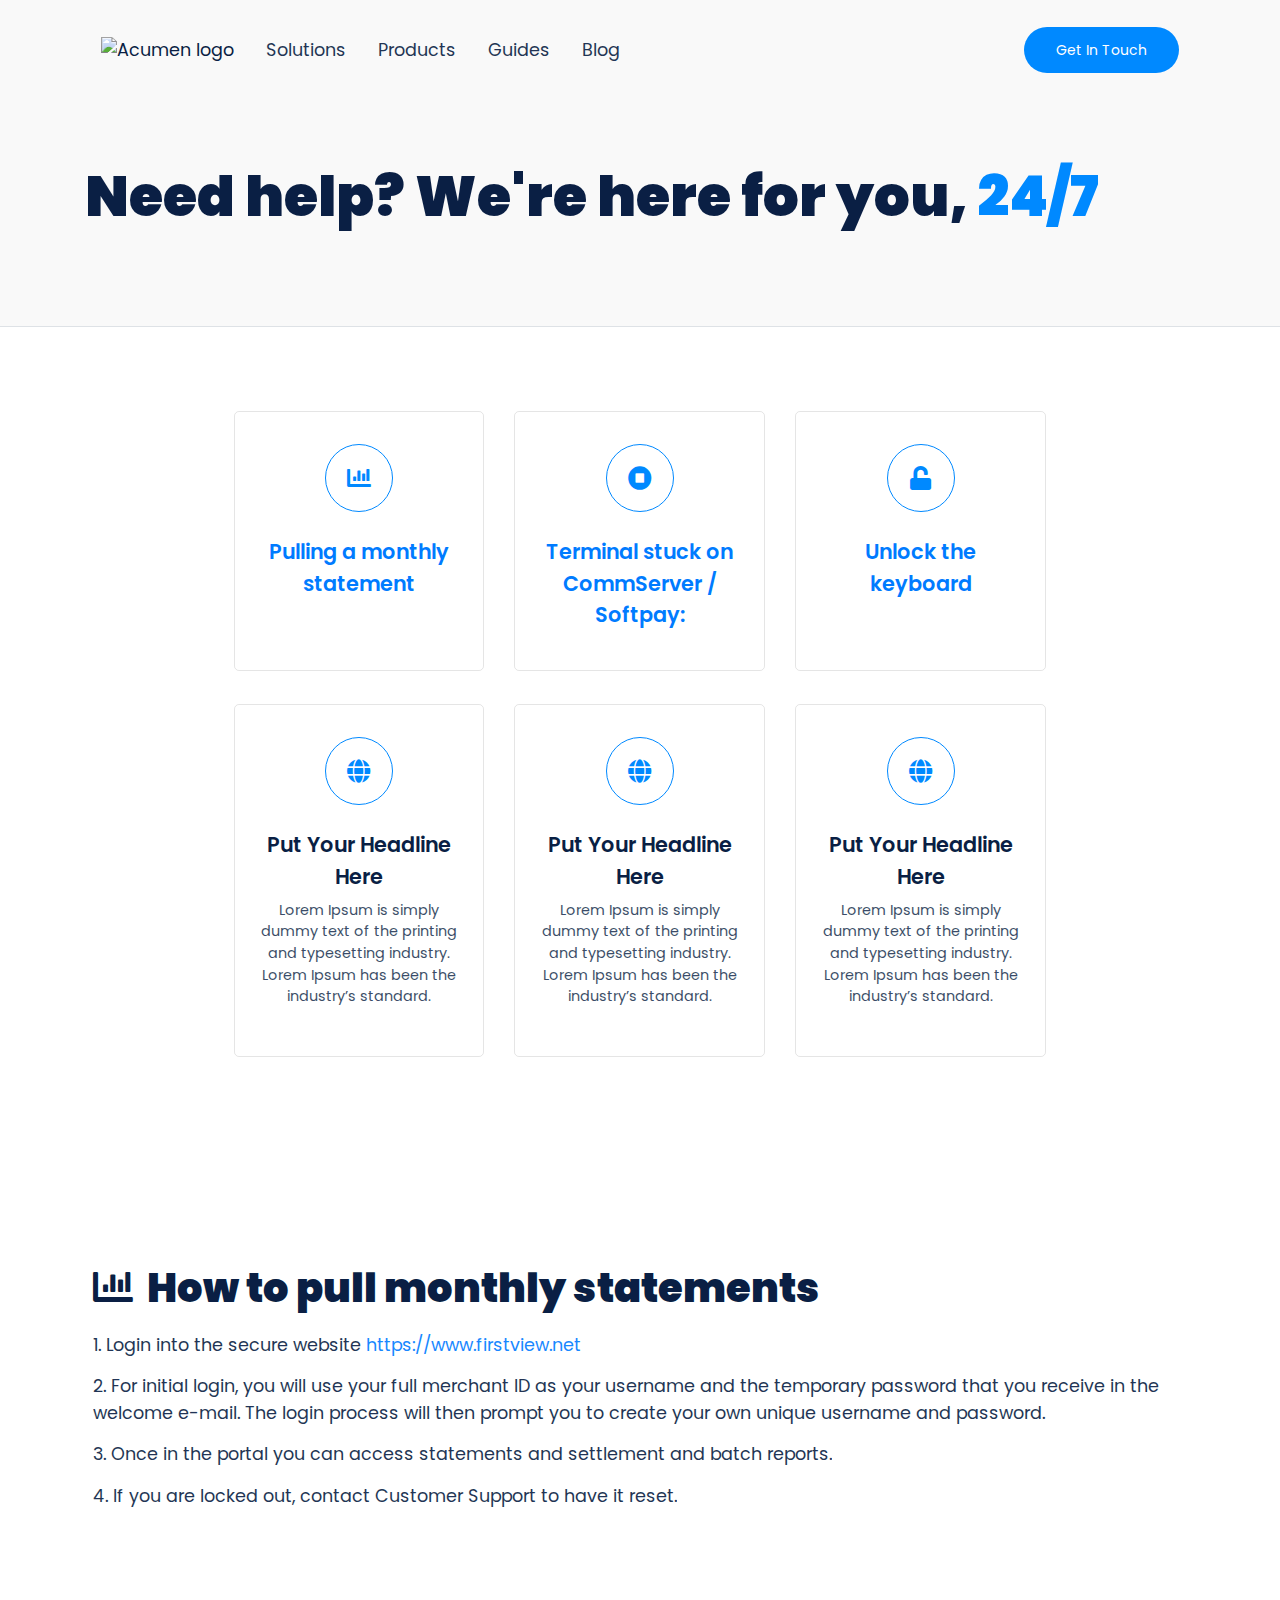
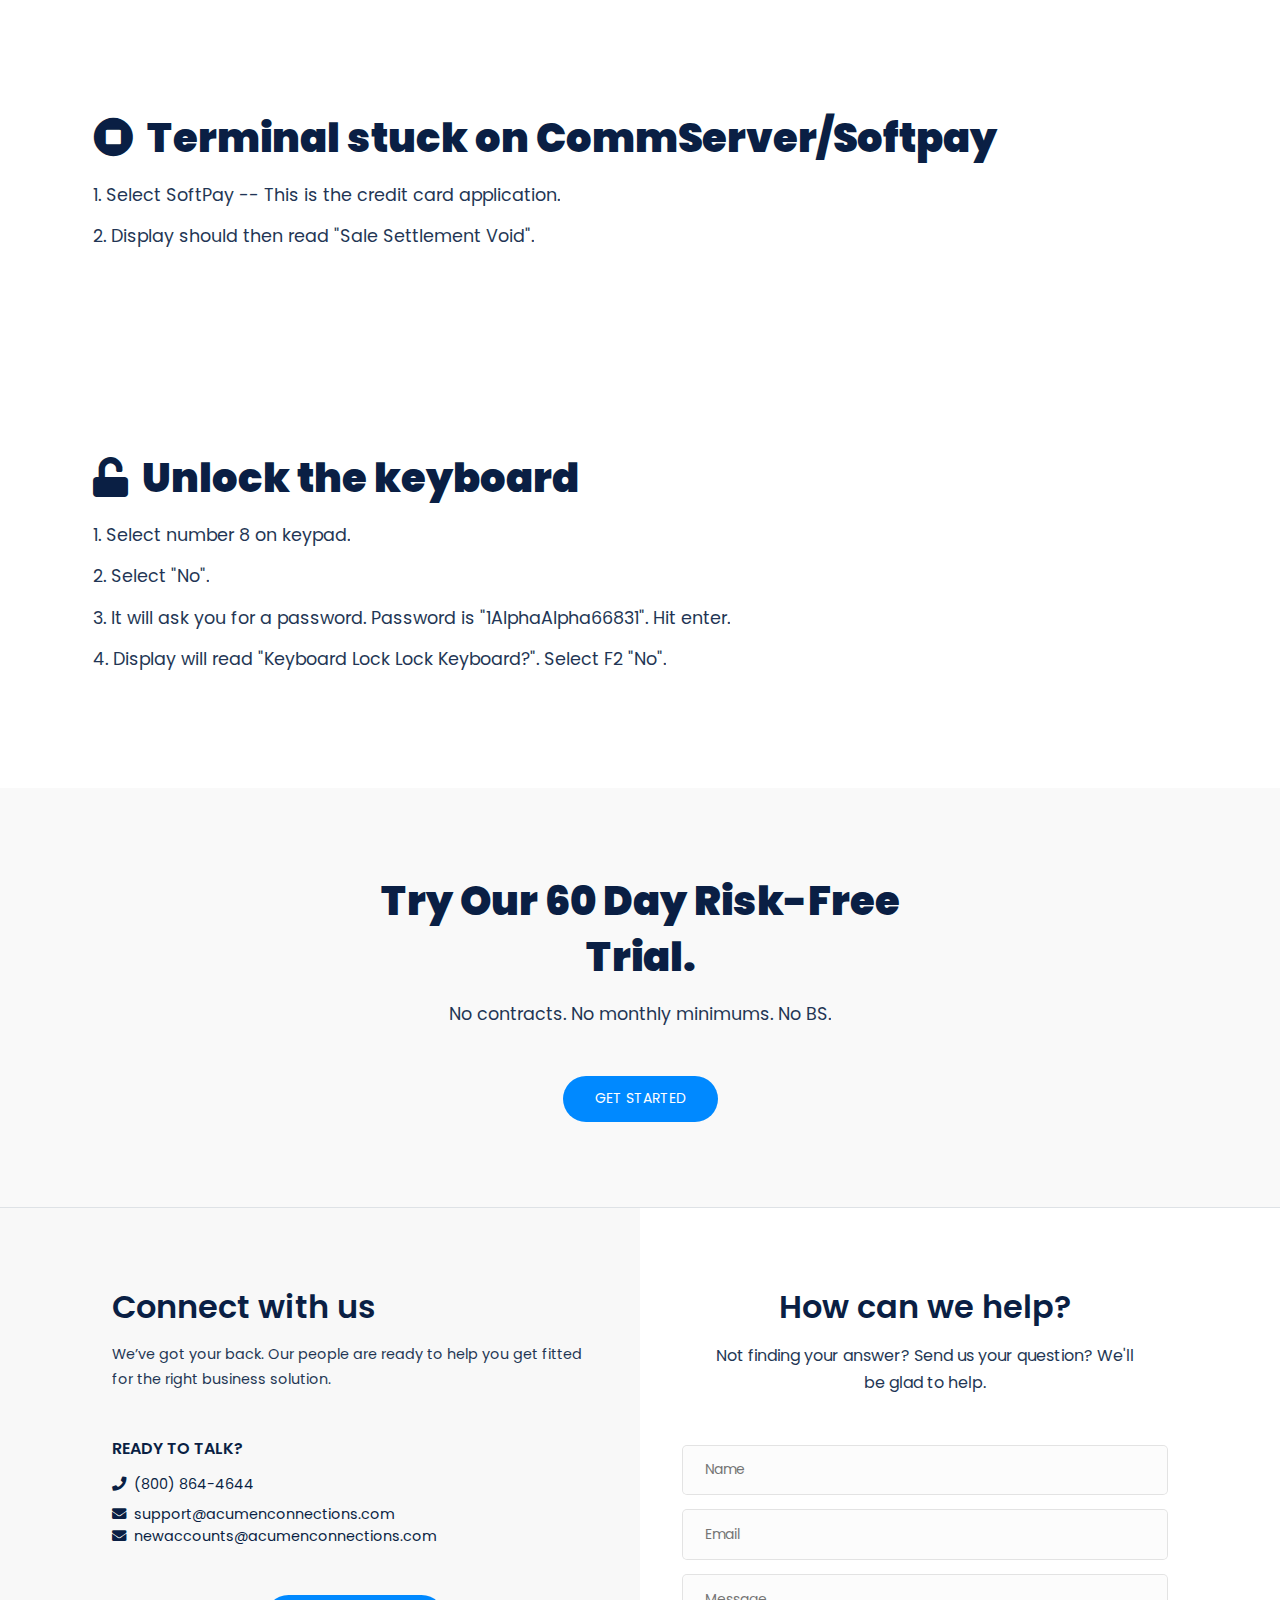
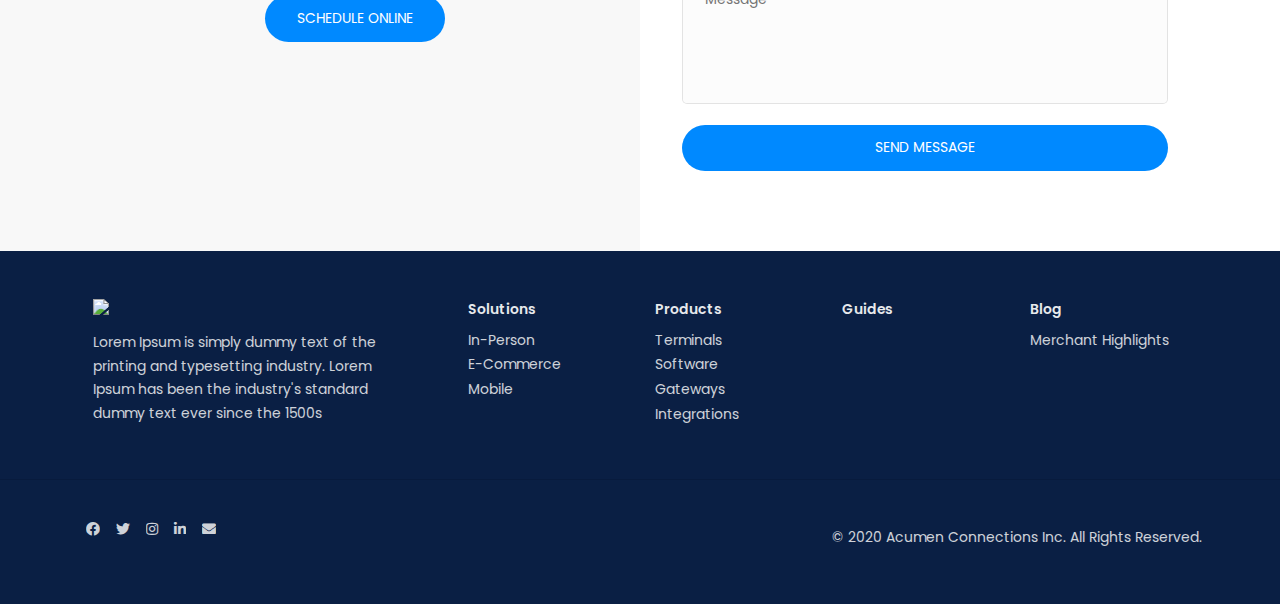
==== pages/guides.html @ 0c892e55 "uploaded other pages" ====
<!doctype html>
<html lang="en">

<head>
  <!-- Required meta tags -->
  <meta charset="utf-8">
  <meta name="viewport" content="width=device-width, initial-scale=1, shrink-to-fit=no">

  <link rel="stylesheet" href="https://cdnjs.cloudflare.com/ajax/libs/animate.css/3.7.2/animate.min.css">
  <!-- font awesome 5 free -->
  <link rel="stylesheet" href="https://cdnjs.cloudflare.com/ajax/libs/font-awesome/5.13.0/css/all.min.css">
  <!-- Bootstrap CSS -->
  <link rel="stylesheet" href="https://stackpath.bootstrapcdn.com/bootstrap/4.4.1/css/bootstrap.min.css"
    integrity="sha384-Vkoo8x4CGsO3+Hhxv8T/Q5PaXtkKtu6ug5TOeNV6gBiFeWPGFN9MuhOf23Q9Ifjh" crossorigin="anonymous">

  <!-- Poppins font from Google -->
  <link href="https://fonts.googleapis.com/css2?family=Poppins:wght@300;400;600;700&display=swap" rel="stylesheet">

  <link rel="stylesheet" href="./guides.css">

  <link href="https://cdn.jsdelivr.net/npm/video.js@7.5.0/dist/video-js.min.css" rel="stylesheet" />
  <script>
    /* Disable VideoJS tracking */
    window.HELP_IMPROVE_VIDEOJS = false;
  </script>

  <title>Business Payment Solutions Wichita, KS | Payment Service Provider </title>
</head>

<body>

  <!--1. Hero =================================== -->
  <header class="hero container-fluid border-bottom">
    <div class="hero__content container mx-auto">
      <nav class="hero-nav container px-0 mx-auto">
        <ul class="nav w-100 list-unstyled align-items-center p-0">
          <li class="hero-nav__item">
            <img class="hero-nav__logo" src="./media/logo.svg" alt="Acumen logo">
          </li>
          <li id="hero-menu" class="flex-grow-1 hero__nav-list hero__nav-list--mobile-menu ft-menu">
            <ul
              class="hero__menu-content nav flex-column flex-lg-row ft-menu__slider animated list-unstyled p-2 p-lg-0">
              <!-- YOU CAN UNCOMMENT THIS -->
              <!--
                  <li class="hero-nav__item">
                    <a href="#!" class="hero-nav__link">Product</a>
                  </li>
                -->
              <li class="hero-nav__item dropdown">
                <a href="file:///Users/shaylanguyen/OneDrive%20-%20NetPayAdvance/FrontEndor/Updated/Pages/solutions.html" class="hero-nav__link">Solutions</a>
                <div class="dropdown-content">
                  <a href="file:///Users/shaylanguyen/OneDrive%20-%20NetPayAdvance/FrontEndor/Updated/Pages/solutions.html#inperson">In-Person</a>
                  <a href="file:///Users/shaylanguyen/OneDrive%20-%20NetPayAdvance/FrontEndor/Updated/Pages/solutions.html#ecommerce">E-Commerce</a>
                  <a href="file:///Users/shaylanguyen/OneDrive%20-%20NetPayAdvance/FrontEndor/Updated/Pages/solutions.html#mobile">Mobile</a>
                </div>
              </li>
              <li class="hero-nav__item dropdown">
                <a href="file:///Users/shaylanguyen/OneDrive%20-%20NetPayAdvance/FrontEndor/Updated/Pages/products.html" class="hero-nav__link">Products</a>
                <div class="dropdown-content">
                  <a href="file:///Users/shaylanguyen/OneDrive%20-%20NetPayAdvance/FrontEndor/Updated/Pages/products.html#terminals">Terminals</a>
                  <a href="file:///Users/shaylanguyen/OneDrive%20-%20NetPayAdvance/FrontEndor/Updated/Pages/products.html#software">Software</a>
                  <a href="file:///Users/shaylanguyen/OneDrive%20-%20NetPayAdvance/FrontEndor/Updated/Pages/products.html#gateways">Gateways</a>
                  <a href="file:///Users/shaylanguyen/OneDrive%20-%20NetPayAdvance/FrontEndor/Updated/Pages/products.html#integrations">Integrations</a>
                </div>
              </li>
              <li class="hero-nav__item">
                <a href="file:///Users/shaylanguyen/OneDrive%20-%20NetPayAdvance/FrontEndor/Updated/Pages/guides.html" class="hero-nav__link">Guides</a>
              </li>
              <li class="hero-nav__item">
                <a href="#projects" class="hero-nav__link">Blog</a>
              </li>
              <li class="flex-grow-1">
                <ul
                  class="nav nav--lg-side flex-column-reverse flex-lg-row-reverse list-unstyled align-items-center p-0">
                  <li class="hero-nav__item">
                    <a href="#get-in-touch" class="btn btn-primary">
                      Get In Touch
                    </a>
                  </li>
                </ul>
              </li>
            </ul>
            <button onclick="document.querySelector('#hero-menu').classList.toggle('ft-menu--js-show')"
              class="ft-menu__close-btn animated">
              <svg class="bi bi-x" width="1em" height="1em" viewBox="0 0 16 16" fill="currentColor"
                xmlns="http://www.w3.org/2000/svg">
                <path fill-rule="evenodd"
                  d="M11.854 4.146a.5.5 0 010 .708l-7 7a.5.5 0 01-.708-.708l7-7a.5.5 0 01.708 0z" clip-rule="evenodd" />
                <path fill-rule="evenodd" d="M4.146 4.146a.5.5 0 000 .708l7 7a.5.5 0 00.708-.708l-7-7a.5.5 0 00-.708 0z"
                  clip-rule="evenodd" />
              </svg>
            </button>
          </li>
          <li class="d-lg-none flex-grow-1 d-flex flex-row-reverse hero-nav__item">
            <button onclick="document.querySelector('#hero-menu').classList.toggle('ft-menu--js-show')"
              class="text-center px-2">
              <i class="fas fa-bars"></i>
            </button>
          </li>
        </ul>
      </nav>
      <div class="hero__body col-lg-12 px-0">
        <h1 class="hero__title mb-3">
          Need help? We're here for you, <span class="highlight">24/7</span>
        </h1>
      </div>
    </div>
  </header>

    <!--Guides =================================== -->
    <div class="block-12 container space-between-blocks">
      <!-- HEADER -->
      <div class="row px-2 align-items-center justify-content-center flex-column-reverse flex-lg-row">
        <div class="col-lg-9 mx-auto">
          <div class="row">
            <div class="col-md-4 mb-2-1rem">
              <a href="#monthlystatement">
              <div class="card-1 card-1--selected text-center"><span class="card-1__symbol mx-auto mb-4"><i class="fas fa-chart-bar"></i></i></span>
                <h3 class="card-1__title mb-2">Pulling a monthly statement</h3>
              </div>
               </a>
            </div>
            <div class="col-md-4 mb-2-1rem">
            <a href="#terminalstuck">
              <div class="card-1 text-center"><span class="card-1__symbol mx-auto mb-4"><i class="fas fa-stop-circle"></i></i></span>
                <h3 class="card-1__title mb-2">Terminal stuck on CommServer / Softpay:</h3>
              </div>
              </a>
            </div>
            <div class="col-md-4 mb-2-1rem">
             <a href="#unlockkeyboard">
              <div class="card-1 text-center"><span class="card-1__symbol mx-auto mb-4"><i class="fas fa-unlock"></i></i></span>
                <h3 class="card-1__title mb-2">Unlock the keyboard</h3>
              </div>
            </a>
            </div>
            <div class="col-md-4 mb-2-1rem">
              <div class="card-1 text-center"><span class="card-1__symbol mx-auto mb-4"><i class="fas fa-globe"></i></span>
                <h3 class="card-1__title mb-2">Put Your Headline Here</h3>
                <p class="card-1__paragraph">Lorem Ipsum is simply dummy text of the printing and typesetting industry. Lorem Ipsum has been the industry’s standard.</p>
              </div>
            </div>
            <div class="col-md-4 mb-2-1rem">
              <div class="card-1 text-center"><span class="card-1__symbol mx-auto mb-4"><i class="fas fa-globe"></i></span>
                <h3 class="card-1__title mb-2">Put Your Headline Here</h3>
                <p class="card-1__paragraph">Lorem Ipsum is simply dummy text of the printing and typesetting industry. Lorem Ipsum has been the industry’s standard.</p>
              </div>
            </div>
            <div class="col-md-4 mb-2-1rem">
              <div class="card-1 text-center"><span class="card-1__symbol mx-auto mb-4"><i class="fas fa-globe"></i></span>
                <h3 class="card-1__title mb-2">Put Your Headline Here</h3>
                <p class="card-1__paragraph">Lorem Ipsum is simply dummy text of the printing and typesetting industry. Lorem Ipsum has been the industry’s standard.</p>
              </div>
            </div>
          </div>
        </div>
      </div>
    </div>

    <!--Pull monthly statements =================================== -->

    <div id="monthlystatement" class="block-8 space-between-blocks">
    <div class="container">
    <div class="row px-2 align-items-center flex-column-reverse flex-lg-row justify-content-center">
      <!-- CONTENT -->
      <div class="col-lg-12">
        <h1 class="block__title mb-3"><i class="fas fa-chart-bar"></i> &nbsp;How to pull monthly statements</h1>
        <p class="block__paragraph mb-0" style="padding-bottom: 15px;">1. Login into the secure website <a href="https://www.firstview.net" target="_blank"> https://www.firstview.net</a> </p>
    	  <p class="block__paragraph mb-0" style="padding-bottom: 15px;">2. For initial login, you will use your full merchant ID as your username and the temporary password that you receive in the welcome e-mail. The login process will then prompt you to create your own unique username and password.</p>
    	  <p class="block__paragraph mb-0" style="padding-bottom: 15px;">3. Once in the portal you can access statements and settlement and batch reports. </p>
    	  <p class="block__paragraph mb-0" style="padding-bottom: 15px;">4. If you are locked out, contact Customer Support to have it reset.</p>
    </p>
      </div><!-- IMAGE -->

    </div>
    </div>
    </div>

    <!--Terminal stuck on CommServer / Softpay =================================== -->

    <div id="terminalstuck" class="block-8 space-between-blocks">
    <div class="container">
    <div class="row px-2 align-items-center flex-column-reverse flex-lg-row justify-content-center">
      <!-- CONTENT -->
      <div class="col-lg-12">
        <h1 class="block__title mb-3"><i class="fas fa-stop-circle"></i> &nbsp;Terminal stuck on CommServer/Softpay</h1>
        <p class="block__paragraph mb-0" style="padding-bottom: 15px;">1. Select SoftPay -- This is the credit card application.</p>
        <p class="block__paragraph mb-0" style="padding-bottom: 15px;">2. Display should then read "Sale Settlement Void".</p>
    </p>
      </div><!-- IMAGE -->

    </div>
    </div>
    </div>

    <!--Locked keyboard =================================== -->

    <div id="unlockkeyboard" class="block-8 space-between-blocks">
    <div class="container">
    <div class="row px-2 align-items-center flex-column-reverse flex-lg-row justify-content-center">
      <!-- CONTENT -->
      <div class="col-lg-12">
        <h1 class="block__title mb-3"> <i class="fas fa-unlock"></i> &nbsp;Unlock the keyboard</h1>
        <p class="block__paragraph mb-0" style="padding-bottom: 15px;">1. Select number 8 on keypad.</p>
        <p class="block__paragraph mb-0" style="padding-bottom: 15px;">2. Select "No".</p>
        <p class="block__paragraph mb-0" style="padding-bottom: 15px;">3. It will ask you for a password. Password is "1AlphaAlpha66831". Hit enter. </p>
        <p class="block__paragraph mb-0" style="padding-bottom: 15px;">4. Display will read "Keyboard Lock  Lock Keyboard?". Select F2 "No".</p>
    </p>
      </div><!-- IMAGE -->

    </div>
    </div>
    </div>


<!-- UPLOAD CTA -->

<div style="background-color: #f9f9f9;" class="block-32 space-between-blocks">
  <div class="container">
    <!-- HEADER -->
    <div class="col-lg-8 col-xl-7 mx-auto text-center mb-5">
      <h1 class="block__title mb-3">Try Our 60 Day Risk-Free Trial.</h1>
      <p class="block__paragraph mb-0">No contracts. No monthly minimums. No BS.</p>
    </div>
    <div class="text-center"><a href="#!" class="btn btn-primary">GET STARTED</a></div>
  </div>
</div>

<!--10. Get In Touch ============================== -->
<div id="get-in-touch" class="block-28 border-top">
  <div class="container">
    <div class="row h-100">
      <div class="col-lg-6 h-100 block-28__content-side">

        <div class="contact-info">
          <h5 class="contact-info__title mb-3">Connect with us</h5>
          <p class="contact-info__paragraph mb-5">
            We’ve got your back. Our people are ready to help you get fitted for the right business solution.
          </p>
          <div class="mb-5">
            <h6 class="contact-info__title-2 mb-3">READY TO TALK?</h6>
            <p class="d-flex flex-column">
              <span class="contact-info__item mb-2">
                <i class="fas fa-phone"></i><span class="mx-2">(800) 864-4644</span>
              </span>
              <span class="contact-info__item">
                <i class="fas fa-envelope"></i><span class="mx-2">support@acumenconnections.com</span>
              </span>
              <span class="contact-info__item">
                <i class="fas fa-envelope"></i><span class="mx-2">newaccounts@acumenconnections.com</span>
              </span>
            </p>
          </div>
        </div>

        <div class="text-center"><a href="https://outlook.office365.com/owa/calendar/AcumenConnections@netpayadvance.com/bookings/" class="btn btn-primary">SCHEDULE ONLINE</a></div>

      </div>
      <div class="col-lg-6 h-100 block-28__form-side">
        <form onsubmit="submitContactForm(event)" class="contact-form text-center">
          <div class="contact-form__header mb-5">
            <h6 class="contact-form__title mb-3">How can we help?</h6>
            <p class="contact-form__paragraph mb-0 mx-auto">
              Not finding your answer? Send us your question? We'll be glad to help.
            </p>
          </div>
          <input type="text" class="contact-form__input" placeholder="Name">
          <input type="email" class="contact-form__input" placeholder="Email">
          <textarea class="contact-form__input" placeholder="Message"></textarea>
          <button class="btn btn-primary w-100">SEND MESSAGE</button>
        </form>
      </div>
    </div>
  </div>
</div>


  <!--11. Footer =================================== -->
  <div class="block-41 py-5">
    <div class="container">
      <div class="row px-2">
        <div class="col-sm-6 col-lg-4 mb-4 mb-lg-0">
          <img class="block-41__logo mb-3" src="./media/logo-white.svg">
          <p class="block-41__brand-story mb-0">
            Lorem Ipsum is simply dummy text of the printing and typesetting industry. Lorem Ipsum has been the
            industry's standard
            dummy text ever since the 1500s
          </p>
        </div>
        <div class="col-6 col-md-3 col-lg-2 mb-sm-4 mb-lg-0">
          <ul class="block-41__links-list list-unstyled p-0">
            <li class="block-41__li-heading">
              <a href="file:///Users/shaylanguyen/OneDrive%20-%20NetPayAdvance/FrontEndor/Updated/Pages/solutions.html" style="text-decoration: none; color: white;">Solutions</a>
            </li>
            <li class="block-41__li">
              <a href="file:///Users/shaylanguyen/OneDrive%20-%20NetPayAdvance/FrontEndor/Updated/Pages/solutions.html#inperson" class="block-41__li-link">In-Person</a>
            </li>
            <li class="block-41__li">
              <a href="file:///Users/shaylanguyen/OneDrive%20-%20NetPayAdvance/FrontEndor/Updated/Pages/solutions.html#ecommerce" class="block-41__li-link">E-Commerce</a>
            </li>
            <li class="block-41__li">
              <a href="file:///Users/shaylanguyen/OneDrive%20-%20NetPayAdvance/FrontEndor/Updated/Pages/solutions.html#mobile" class="block-41__li-link">Mobile</a>
            </li>
          </ul>
        </div>
        <div class="col-6 col-md-3 col-lg-2 mb-sm-4 mb-lg-0">
          <ul class="block-41__links-list list-unstyled p-0">
            <li class="block-41__li-heading">
              <a href="file:///Users/shaylanguyen/OneDrive%20-%20NetPayAdvance/FrontEndor/Updated/Pages/products.html" style="text-decoration: none; color: white;">Products</a>
            </li>
            <li class="block-41__li">
              <a href="file:///Users/shaylanguyen/OneDrive%20-%20NetPayAdvance/FrontEndor/Updated/Pages/products.html#terminals" class="block-41__li-link">Terminals</a>
            </li>
            <li class="block-41__li">
              <a href="file:///Users/shaylanguyen/OneDrive%20-%20NetPayAdvance/FrontEndor/Updated/Pages/products.html#software" class="block-41__li-link">Software</a>
            </li>
            <li class="block-41__li">
              <a href="file:///Users/shaylanguyen/OneDrive%20-%20NetPayAdvance/FrontEndor/Updated/Pages/products.html#gateways" class="block-41__li-link">Gateways</a>
            </li>
            <li class="block-41__li">
              <a href="file:///Users/shaylanguyen/OneDrive%20-%20NetPayAdvance/FrontEndor/Updated/Pages/products.html#integrations" class="block-41__li-link">Integrations</a>
            </li>
          </ul>
        </div>
        <div class="col-6 col-md-3 col-lg-2 mb-sm-4 mb-lg-0">
          <ul class="block-41__links-list list-unstyled p-0">
            <li class="block-41__li-heading">
              <a href="file:///Users/shaylanguyen/OneDrive%20-%20NetPayAdvance/FrontEndor/Updated/Pages/guides.html" style="text-decoration: none; color: white;">Guides</a>
            </li>
          </ul>
        </div>
        <div class="col-6 col-md-3 col-lg-2 mb-sm-4 mb-lg-0">
          <ul class="block-41__links-list list-unstyled p-0">
            <li class="block-41__li-heading">
              Blog
            </li>
            <li class="block-41__li">
              <a href="#!" class="block-41__li-link">Merchant Highlights</a>
            </li>
          </ul>
        </div>
      </div>
    </div>
    <hr class="block-41__divider">
    <div class="container">
      <div class="row px-2">
        <div class="flex-grow-1">
          <ul class="block-41__extra-links d-flex list-unstyled p-0">
            <li class="mx-2">
              <a href="#!" class="block-41__extra-link m-0">
                <i class="fab fa-facebook"></i>
              </a>
            </li>
            <li class="mx-2">
              <a href="#!" class="block-41__extra-link m-0">
                <i class="fab fa-twitter"></i>
              </a>
            </li>
            <li class="mx-2">
              <a href="#!" class="block-41__extra-link m-0">
                <i class="fab fa-instagram"></i>
              </a>
            </li>
            <li class="mx-2">
              <a href="#!" class="block-41__extra-link m-0">
                <i class="fab fa-linkedin-in"></i>
              </a>
            </li>
            <li class="mx-2">
              <a href="#!" class="block-41__extra-link m-0">
                <i class="fas fa-envelope"></i>
              </a>
            </li>
          </ul>
        </div>
        <p class="block-41__copyrights">© 2020 Acumen Connections Inc. All Rights Reserved.</p>
      </div>
    </div>
  </div>

  <script src="./guides.js"></script>

  <!-- jQuery first, then Popper.js, then Bootstrap JS -->
  <script src="https://code.jquery.com/jquery-3.4.1.slim.min.js"
    integrity="sha384-J6qa4849blE2+poT4WnyKhv5vZF5SrPo0iEjwBvKU7imGFAV0wwj1yYfoRSJoZ+n"
    crossorigin="anonymous"></script>
  <script src="https://cdn.jsdelivr.net/npm/popper.js@1.16.0/dist/umd/popper.min.js"
    integrity="sha384-Q6E9RHvbIyZFJoft+2mJbHaEWldlvI9IOYy5n3zV9zzTtmI3UksdQRVvoxMfooAo"
    crossorigin="anonymous"></script>
  <script src="https://stackpath.bootstrapcdn.com/bootstrap/4.4.1/js/bootstrap.min.js"
    integrity="sha384-wfSDF2E50Y2D1uUdj0O3uMBJnjuUD4Ih7YwaYd1iqfktj0Uod8GCExl3Og8ifwB6"
    crossorigin="anonymous"></script>

  <script src="https://cdn.jsdelivr.net/npm/video.js@7.5.0/dist/video.min.js"></script>
</body>

</html>
---- pages/guides.css ----
:root {
  --primary: #0089ff;
  --secondary: #f2f2f2;
  --primary-invert: #fff;
  --secondary-invert: #0a1f44;

  /* DEFAULT COLOR OF TEXTS */
  --text-primary: #0a1f44;

  /* FOR BUTTONS & INPUTS */
  --elements-roundness: 10rem;

  --space-between-blocks: 5.3rem;
  /* for mobiles */
  --space-between-blocks-small-screens: 3rem;
}

body {
  font-family: 'Poppins', sans-serif;
  color: var(--text-primary);
}

.space-between-blocks {
  padding-top: var(--space-between-blocks-small-screens);
  padding-bottom: var(--space-between-blocks-small-screens);
}

@media(min-width: 992px) {
  .space-between-blocks {
    padding-top: var(--space-between-blocks);
    padding-bottom: var(--space-between-blocks);
  }
}

/* ----------------- BUTTONS ------------------- */

button {
  color: inherit;
  padding: 0;
  background: none;
  border: none;
}

button:focus {
  outline: none;
  box-shadow: none;
}

.btn {
  font-size: .87rem;
  padding: .8rem 1.6rem;
  border-radius: var(--elements-roundness);
  transition: .2s all;
}

@media(min-width: 992px) {
  .btn {
    padding: .8rem 2rem;
  }
}

.btn,
.btn:hover,
.btn:focus {
  border: none;
  box-shadow: none;
  outline: none;
}

.btn:hover,
.btn:focus {
  transform: scale(1.05);
}

.btn-primary,
.btn-primary:hover,
.btn-primary:focus {
  background: var(--primary);
  color: var(--primary-invert);
}

.btn-secondary,
.btn-secondary:hover,
.btn-secondary:focus {
  background: var(--secondary);
  color: var(--secondary-invert);
}

.btn-sm {
  padding: .8rem;
}

/* 1. Hero ================================== */

.hero {
  --hero-nav-height: 100px;
  --block-background: #f9f9f9;
  --block-text-color: var(--text-primary);
  background: var(--block-background);
  color: var(--block-text-color);
  position: relative;
  display: flex;
  flex-direction: column;
}

.hero-nav {
  height: var(--hero-nav-height);
  display: flex;
  align-items: center;
}

.hero-nav__item {
  text-align: center;
  font-size: 1.1rem;
}

@media(min-width: 992px) {
  .hero-nav__item {
    margin: 0 1rem;
  }
}

@media(min-width: 992px) {
  .nav--lg-side {
    flex-direction: row-reverse;
  }
}

.hero-nav__logo {
  height: 35px;
}

.hero-nav__link {
  color: inherit;
  opacity: .9;
}

.hero-nav__link:hover,
.hero-nav__link:focus {
  color: var(--primary);
  text-decoration: none;
  opacity: 1;
}

.hero__row {
  height: 300px;
  position: static;
}

@media(min-width: 992px) {
  .hero__row {
    height: 100%;
    position: absolute;
    top: 0;
    right: 0;
    left: 0;
    margin: 0;
  }
}

.hero_empty-column {
  height: 100%;
}

.hero__image-column {
  height: 100%;
  background-position: center;
  background-size: cover;
}

.hero__content {
  text-align: initial;
}

@media(min-width:992px) {
  .hero__content {
    position: relative;
    z-index: 2;
  }
}

.hero__body {
  padding-top: 2rem;
  padding-bottom: 3rem;
}

@media(min-width:992px) {
  .hero__body {
    padding-top: 4rem;
    padding-bottom: 5rem;
  }
}

.hero__title {
  font-size: 1.8rem;
  font-weight: 900;
}

.hero__paragraph {
  font-size: .9rem;
  font-weight: 400;
  line-height: 1.7;
  opacity: .9;
}

@media (min-width: 576px) {
  .hero__title {
    font-size: 2.5rem;
    line-height: 1.17;
  }

  .hero__paragraph {
    width: 80%;
  }
}

@media (min-width: 768px) {
  .hero__title {
    font-size: 3rem;
  }
}

@media(min-width: 992px) {
  .hero__title {
    width: 95%;
    font-size: 3rem;
    line-height: 1.17;
  }

  .hero__paragraph {
    font-size: 1rem;
    width: 70%;
  }
}

@media(min-width: 1200px) {
  .hero__title {
    font-size: 3.5rem;
    line-height: 1.17;
  }
}

.hero__btns-container {
  display: inline-flex;
  flex-direction: column;
  align-items: center;
  margin: auto;
}

.hero__btn {
  display: inline-block;
  width: 100%;
}

@media(min-width: 992px) {
  .hero__btns-container {
    width: auto;
    flex-direction: row;
  }

  .hero__btn {
    width: auto;
  }
}

.highlight {
  color: var(--primary);
}

/* ----------------------------- */

.ft-menu {
  position: fixed;
  left: 0;
  right: 0;
  top: 0;
  bottom: 0;
  z-index: 2000;
  -webkit-animation-name: fadeOut;
  animation-name: fadeOut;
  -webkit-animation-duration: .5s;
  animation-duration: .5s;
  -webkit-animation-fill-mode: both;
  animation-fill-mode: both;
}

@media (print),
(prefers-reduced-motion: reduce) {
  .ft-menu {
    -webkit-animation-duration: 1ms !important;
    animation-duration: 1ms !important;
    -webkit-transition-duration: 1ms !important;
    transition-duration: 1ms !important;
    -webkit-animation-iteration-count: 1 !important;
    animation-iteration-count: 1 !important;
  }
}

.ft-menu .hero-nav__item {
  width: 100%;
  margin-top: .75rem;
  margin-bottom: .75rem;
}

@media(min-width: 992px) {
  .ft-menu .hero-nav__item {
    width: auto;
    margin-top: 0;
    margin-bottom: 0;
  }
}

.ft-menu--js-show {
  -webkit-animation-name: fadeIn;
  animation-name: fadeIn;
  -webkit-animation-duration: .5s;
  animation-duration: .5s;
}

.ft-menu::before {
  content: '';
  display: block;
  position: absolute;
  left: 0;
  right: 0;
  bottom: 0;
  top: 0;
  background: var(--primary);
  opacity: .9;
  z-index: -1;
}

@media(min-width: 992px) {
  .ft-menu {
    -webkit-animation-name: none;
    animation-name: none;
    position: static;
    z-index: auto;
  }

  .ft-menu::before {
    content: none;
  }
}

.ft-menu__slider {
  width: 80%;
  height: 100%;
  background: var(--block-background);
  overflow: hidden;
  transform: translateX(-100%);
  transition: .5s transform;
}

@media(min-width: 992px) {
  .ft-menu__slider {
    width: auto;
    height: auto;
    background: none;
    transform: none;
    display: flex;
    align-items: center;
  }
}

.ft-menu--js-show .ft-menu__slider {
  transform: translateX(0%);
}

.ft-menu__close-btn {
  color: var(--primary-invert);
  position: absolute;
  right: 0;
  top: 0;
  font-size: 2rem;
  margin: 1rem;
  transform: translateX(100%);
  transition: .5s transform;
}

@media(min-width: 992px) {
  .ft-menu__close-btn {
    display: none;
  }
}

.ft-menu--js-show .ft-menu__close-btn {
  transform: translateX(0%);
}

.ft-menu__close-btn:hover,
.ft-menu__close-btn:focus {
  color: var(--primary-invert);
}

/* ------------------------------- */

/* Fade in */

@-webkit-keyframes fadeIn {
  from {
    visibility: hidden;
    opacity: 0;
  }

  to {
    visibility: visible;
    opacity: 1;
  }
}

@keyframes fadeIn {
  from {
    visibility: hidden;
    opacity: 0;
  }

  to {
    visibility: visible;
    opacity: 1;
  }
}

/* Fade out */

@-webkit-keyframes fadeOut {
  from {
    visibility: visible;
    opacity: 1;
  }

  to {
    visibility: hidden;
    opacity: 0;
  }
}

@keyframes fadeOut {
  from {
    visibility: visible;
    opacity: 1;
  }

  to {
    visibility: hidden;
    opacity: 0;
  }
}

/* 2. Services ==================================== */

.block-12 {
  --block-background: white;
  --block-text-color: var(--text-primary);
  background: var(--block-background);
  color: var(--block-text-color);
}

.block__header {
  margin-bottom: 4rem;
}

.block__pre-title {
  color: var(--primary);
  font-size: 1rem;
  font-weight: 600;
}

.block__title {
  font-size: 2rem;
  font-weight: 900;
  line-height: 1.4;
}

@media(min-width: 992px) {
  .block__title {
    font-size: 2.5rem;
  }
}

.block__paragraph {
  font-size: 1.1rem;
  line-height: 1.5;
  opacity: .9;
}

.card-1 {
  height: 100%;
  padding: 2rem 1rem;
  border-radius: 5px;
  border: 1px solid rgba(0,0,0,0.1);
  transition: .1s all;
}

.card-1:hover,
.card-1:focus {
  color: white;
  background: var(--primary);
  border-color: var(--primary);
}

.card-1__symbol {
  display: flex;
  align-items: center;
  justify-content: center;
  font-size: 1.5rem;
  height: 3.25rem;
  width: 3.25rem;
  border: 1px solid var(--primary);
  border-radius: var(--elements-roundness);
  background: white;
  color: var(--primary);
}

@media(min-width: 992px) {
  .card-1__symbol {
    height: 4.25rem;
    width: 4.25rem;
  }
}

.card-1__title {
  font-size: 1.3rem;
  font-weight: 600;
  line-height: 1.5;
}

.card-1__paragraph {
  font-size: .9rem;
  line-height: 1.5;
  opacity: .8;
}

/* UTILITIES */
.mb-2-1rem {
  margin-bottom: 2.1rem;
}

/* 3. Stats =============================== */

.block-36 {
  --block-background: #f9f9f9;
  --block-text-color: var(--text-primary);
  background: var(--block-background);
  color: var(--block-text-color);
}

.block__header {
  margin-bottom: 4rem;
}

.block__pre-title {
  color: var(--primary);
  font-size: 1rem;
  font-weight: 600;
}

.block__title {
  font-size: 2rem;
  font-weight: 900;
  line-height: 1.4;
}

@media(min-width: 992px) {
  .block__title {
    font-size: 2.5rem;
  }
}

.block__paragraph {
  font-size: 1.1rem;
  line-height: 1.5;
  opacity: .9;
}

.stats__li {
  width: 70%;
  margin: auto;
  border-bottom: 1px solid var(--primary);
  padding: 1.5rem 0 !important;
}

.stats__li:last-child {
  border-bottom: none;
}

@media(min-width: 576px) {
  .stats__li {
    width: 100%;
    border-right: 1px solid var(--primary);
    padding: 1.5rem 0 !important;
  }

  .stats__li:nth-child(3),
  .stats__li:nth-child(4) {
    border-bottom: none;
  }

  .stats__li:nth-child(even) {
    border-right: none;
  }
}

@media(min-width: 992px) {
  .stats__li {
    border-bottom: none;
    border-right: 1px solid var(--primary) !important;
    padding: 0px !important;
  }

  .stats__li:last-child {
    border-right: none !important;
  }
}

.stats__number {
  color: var(--primary);
  font-size: 4.3rem;
  font-weight: 600;
}

.stats__text {
  font-size: .87rem;
  opacity: .9;
}

.block-36__video-container {
  margin-top: 5rem;
}

.block-36 .video-js {
  width: 100%;
  height: 250px;
  border-radius: 5px;
  overflow: hidden;
}

@media(min-width: 992px) {
  .block-36 .video-js {
    height: 400px;
  }
}

.block-36 .vjs-poster {
  background-size: cover;
}

.block-36 .vjs-big-play-button {
  font-size: 3rem !important;
  position: absolute !important;
  top: 0 !important;
  bottom: 0 !important;
  right: 0 !important;
  left: 0 !important;
  margin: 0 !important;
  width: 100% !important;
  height: 100% !important;
  border-radius: 0 !important;
  padding: 0 !important;
  border: none !important;
  color: var(--text-primary) !important;
  background: none !important;
  z-index: 1 !important;
}

.block-36 .vjs-big-play-button::before {
  content: '';
  position: absolute;
  top: 0;
  left: 0;
  right: 0;
  bottom: 0;
  background: var(--primary);
  opacity: .5;
  z-index: -1;
}

.block-36 .vjs-icon-placeholder:before {
  position: static !important;
}

.block-36 .vjs-big-play-button .vjs-icon-placeholder {
  background: white;
  display: flex;
  align-items: center;
  justify-content: center;
  width: 91px;
  height: 91px;
  margin: auto;
  border-radius: 10rem;
  box-shadow: 0 0 0 8px rgba(255,255,255,.5);
  padding: 10px;
}

/* 5. Details ================================== */

.block-10 {
  background: #f2f2f2;
  color: var(--text-primary);
}

.block-10__row {
  height: 300px;
}

@media(min-width: 992px) {
  .block-10__row {
    position: absolute;
    top: 0;
    left: 0;
    right: 0;
    bottom: 0;
    height: 100%;
  }
}

.block-10__image-column {
  height: 100%;
  background-position: center;
  background-size: cover;
}

@media(min-width: 992px) {
  .block-10__image-column {
    /*
    if you go to the HTML code, you will
    find that this element has a class "container"

    "container" has "margin: auto" which make it centered
    */
    margin: 0 !important;
  }
}

.block-10__card {
  margin-top: -100px;
  padding: 3.3rem 2.5rem;
  background: white;
  position: relative;
  z-index: 2;
}

@media(min-width: 992px) {
  .block-10__card {
    margin-top: 0;
  }
}

.block-10__pre-title {
  font-size: .85rem;
  font-weight: 600;
  color: var(--primary);
}

.block-10__title {
  font-size: 2rem;
  font-weight: 600;
}

.block-10__paragraph {
  font-size: .9rem;
  opacity: .9;
  line-height: 1.5;
}

.block-10__paragraphli {
  font-size: .9rem;
  opacity: .9;
  line-height: 1.5;
}

@media(min-width: 1200px) {
  .block-10__paragraph {
    width: 70%;
  }
  .block-10__paragraphli {
    width: 100%;
  }
}



.block-10__li {
  font-size: .9rem;
  opacity: .9;
  line-height: 1.5;
  margin-bottom: .7rem;
}

.block-10__li:last-child {
  margin-bottom: 0;
}

.block-10__li-icon {
  color: #33c58d;
  transform: scale(1.5);
}

/* 6. Testimonials ================================ */

.block-19 {
  --block-background: white;
  --block-text-color: var(--text-primary);
  background: var(--block-background);
  color: var(--block-text-color);
}

.block__header {
  margin-bottom: 4rem;
}

.block__pre-title {
  color: var(--primary);
  font-size: 1rem;
  font-weight: 600;
}

.block__title {
  font-size: 2rem;
  font-weight: 900;
  line-height: 1.4;
}

@media(min-width: 992px) {
  .block__title {
    font-size: 2.5rem;
  }
}

.block__paragraph {
  font-size: 1.1rem;
  line-height: 1.5;
  opacity: .9;
}

.testimonial-card-1 {
  padding: 1.5rem;
  padding-top: 3rem;
  border: 1px solid rgba(0,0,0,0.1);
  border-radius: 5px;
  position: relative;
}

.testimonial-card-1__paragraph {
  font-size: .87rem;
  opacity: .9;
  line-height: 1.7;
}

.testimonial-card-1__quote-symbol {
  display: flex;
  align-items: center;
  justify-content: center;
  width: 50px;
  height: 50px;
  background: var(--primary);
  color: var(--primary-invert);
  font-size: 1.3rem;
  border-radius: 10rem;
  position: absolute;
  top: -25px;
  left: 25px;
}

.person {
  display: flex;
  align-items: center;
}

.person__avatar {
  width: 56px;
  height: 56px;
  border-radius: 10rem;
  border: solid 2px #eff0f9;
}

.person__rating {
  font-size: .75rem;
  color: #ffe200;
}

.person__name {
  font-size: .87rem;
  font-weight: 600;
}

.person__info {
  font-size: .8rem;
  font-weight: 600;
  opacity: .6;
}

/* 7. Call To Action =================================== */
.block-29 {
  --elements-roundness: 5px;
  background: var(--primary);
  color: var(--primary-invert);
  padding-top: 5.3rem;
  padding-bottom: 5.3rem;
}

.block-29__title {
  font-size: 2rem;
  font-weight: 900;
  line-height: 1.3;
}

.block-29__paragraph {
  font-size: 1rem;
  line-height: 1.7;
  opacity: .9;
}

.block-29__title,
.block-29__paragraph {
  text-align: center;
}

@media(min-width: 992px) {
  .block-29__title,
  .block-29__paragraph {
    text-align: initial;
  }

  .block-29__paragraph {
    width: 80%;
  }
}

.cta-input {
  display: inline-flex;
  flex-wrap: wrap;
  font-size: .87rem;
  padding: .4rem;
  border-radius: var(--elements-roundness);
  background: white;
}

@media(min-width: 768px) {
  .cta-input {
    flex-wrap: nowrap;
  }
}

.cta-input__input {
  border: none;
  background: transparent;
  padding: .8rem 1.5rem;
}

.cta-input__input:focus {
  border: none;
  outline: none;
  box-shadow: none;
}

.cta-input__btn {
  width: 100%;
  font-size: .87rem;
  padding: .8rem 2.5rem;
  color: var(--primary-invert);
  background: var(--primary);
  border-radius: var(--elements-roundness);
}

@media(min-width: 768px) {
  .cta-input__btn {
    width: auto;
  }
}

.cta-p {
  text-align: center;
  font-size: .75rem;
  opacity: .9;
}

@media(min-width: 992px) {
  .cta-p {
    text-align: initial;
  }
}

.btn--loading {
  opacity: 1;
  cursor: progress;
  position: relative;
  overflow: hidden;
  z-index: 1;
}

.btn--loading::before,
.btn--loading::after {
  content: '';
  position: absolute;
  left: 0;
  top: 0;
  right: 0;
  bottom: 0;
}

.btn--loading::before {
  background: var(--primary);
  width: 100%;
  height: 100%;
  z-index: 1;
}

/* Safari */
@-webkit-keyframes spin {
  0% { -webkit-transform: rotate(0deg); }
  100% { -webkit-transform: rotate(360deg); }
}

@keyframes spin {
  0% { transform: rotate(0deg); }
  100% { transform: rotate(360deg); }
}

.btn--loading::after {
  margin: auto;
  border: 2px solid transparent;
  border-radius: 50%;
  border-top: 2px solid var(--primary-invert);
  width: 1.5rem;
  height: 1.5rem;
  -webkit-animation: spin .5s linear infinite; /* Safari */
  animation: spin .5s linear infinite;
  z-index: 2;
}

/* 8. Blog ======================================== */

.block-46 {
  --block-background: white;
  --block-text-color: var(--text-primary);
  background: var(--block-background);
  color: var(--block-text-color);
}

.block__header {
  margin-bottom: 4rem;
}

.block__title {
  font-size: 2rem;
  font-weight: 900;
  line-height: 1.4;
}

@media(min-width: 992px) {
  .block__title {
    font-size: 2.5rem;
  }
}

.post {
  border-radius: 8px;
  border: solid 1px #dee2e6;
  overflow: hidden;
}

.post__img {
  width: 100%;
}

.post__title {
  font-size: 1.1rem;
  font-weight: 600;
  line-height: 1.5;
}

.post__paragraph {
  font-size: .87rem;
  line-height: 1.7;
  opacity: .9;
}

/* 9. FAQ ==================================== */
.block-40 {
  --block-background: white;
  --block-text-color: var(--text-primary);
  background: var(--block-background);
  color: var(--block-text-color);
}

.block__header {
  margin-bottom: 4rem;
}

.block__title {
  font-size: 2rem;
  font-weight: 900;
  line-height: 1.4;
}

@media(min-width: 992px) {
  .block__title {
    font-size: 2.5rem;
  }
}

.content-block {
  text-align: initial;
  margin-top: 1rem;
  margin-bottom: 1rem;
}

.content-block__title {
  font-size: 1rem;
  font-weight: 600;
  margin-bottom: 1rem;
  line-height: 1.5;
}

@media(min-width: 992px) {
  .content-block__title {
    font-size: 1.2rem;
  }
}

.content-block__paragraph {
  font-size: .9rem;
  opacity: .9;
  line-height: 1.7;
}

/* 10. Get In Touch ============================ */

.block-28 {
  --block-background: white;
  --block-text-color: var(--text-primary);
  background-color: var(--block-background);
  color: var(--block-text-color);
  background-image: linear-gradient(to bottom, #f8f8f8 50%, transparent 0);
}

@media(min-width: 992px) {
  .block-28 {
    background-image: linear-gradient(to right, #f8f8f8 50%, transparent 0);
  }
}

.block-28__content-side,
.block-28__form-side {
  padding-top: 5rem;
  padding-bottom: 5rem;
}

.contact-info,
.contact-form {
  width: 90%;
  margin: auto;
}

.contact-info {
  font-size: .9rem;
}

.contact-form__title,
.contact-info__title {
  font-size: 2rem;
  font-weight: 600;
}

.contact-info__paragraph {
  line-height: 1.7;
  opacity: .9;
}

.contact-info__title-2 {
  font-weight: 600;
}

.contact-info__title-2
.contact-info__item {
  opacity: .9;
}

.contact-form__paragraph {
  font-size: 1rem;
  opacity: .9;
  line-height: 1.7;
  width: 90%;
}

.contact-form__input {
  color: var(--text-primary);
  font-size: .87rem;
  padding: .87rem 1.4rem;
  border-radius: 5px;
  border: 1px solid rgba(0,0,0,0.1);
  background: rgba(0,0,0,0.01);
  width: 100%;
  margin-bottom: .87rem;
}

textarea.contact-form__input {
  height: 130px;
  resize: none;
}

.contact-form__input:focus {
  border: 1px solid var(--primary);
  outline: none;
  box-shadow: none;
}

.btn--loading {
  opacity: 1;
  cursor: progress;
  position: relative;
  overflow: hidden;
  z-index: 1;
}

.btn--loading::before,
.btn--loading::after {
  content: '';
  position: absolute;
  left: 0;
  top: 0;
  right: 0;
  bottom: 0;
}

.btn--loading::before {
  background: var(--primary);
  width: 100%;
  height: 100%;
  z-index: 1;
}

/* Safari */
@-webkit-keyframes spin {
  0% { -webkit-transform: rotate(0deg); }
  100% { -webkit-transform: rotate(360deg); }
}

@keyframes spin {
  0% { transform: rotate(0deg); }
  100% { transform: rotate(360deg); }
}

.btn--loading::after {
  margin: auto;
  border: 2px solid transparent;
  border-radius: 50%;
  border-top: 2px solid var(--primary-invert);
  width: 1.5rem;
  height: 1.5rem;
  -webkit-animation: spin .5s linear infinite; /* Safari */
  animation: spin .5s linear infinite;
  z-index: 2;
}

/* UTILITY CLASSES */

.h-100 {
  height: 100% !important;
}


/* 11. Footer ===================================== */

.block-41 {
  --block-background: #0a1f44;
  --block-text-color: white;
  background: var(--block-background);
  color: var(--block-text-color);
  font-size: .87rem;
}

.block-41__logo {
  height: 36px;
}

.block-41__brand-story {
  font-size: .87rem;
  line-height: 1.7;
  opacity: .8;
}

@media(min-width: 768px) {
  .block-41__brand-story {
    width: 90%;
  }
}

.block-41__li-heading {
  font-weight: 600;
  margin-bottom: .6rem;
  opacity: .9;
}

.block-41__li {
  opacity: .8;
  margin-bottom: .25rem;
}

.block-41__extra-link {
  opacity: .8;
}

.block-41__li-link,
.block-41__extra-link {
  color: var(--block-text-color);
}

.block-41__extra-link:hover,
.block-41__extra-link:focus,
.block-41__li-link:hover,
.block-41__li-link:focus {
  color: var(--block-text-color);
  text-decoration: underline;
}

.block-41__divider {
  margin: 2.4rem 0;
}

.block-41__extra-links {
  justify-content: center;
}

@media(min-width: 768px) {
  .block-41__extra-links {
    justify-content: flex-start;
  }
}

.block-41__copyrights {
  opacity: .8;
  width: 90%;
  margin: auto;
  text-align: center;
}

@media(min-width: 768px) {
  .block-41__copyrights {
    width: auto;
    text-align: initial;
  }
}

.block-24 {
  --block-background: white;
  --block-text-color: var(--text-primary);
  background: var(--block-background);
  color: var(--block-text-color)
}

.block__header {
  margin-bottom: 4rem
}

.block__pre-title {
  color: var(--primary);
  font-size: 1rem;
  font-weight: 600
}

.block__title {
  font-size: 2rem;
  font-weight: 900;
  line-height: 1.4
}

@media(min-width:992px) {
  .block__title {
    font-size: 2.5rem
  }
}

.block__paragraph {
  font-size: 1.1rem;
  line-height: 1.5;
  opacity: .9
}

.block__paragraphriskfree {
  font-size: 1.1rem;
  line-height: 1.5;
  opacity: .9;
  width: 85%;
  padding-top: 20px;
}

.logos {
  display: flex;
  justify-content: center;
  flex-wrap: wrap
}

.logos__img {
  max-width: 33%;
  max-height: 150px;
  padding: 0 1rem;
  opacity: .8;
  transition: .2s all
}

@media(min-width:768px) {
  .logos__img {
    max-width: 30%
  }
}

@media(min-width:992px) {
  .logos__img {
    max-width: 150px;
    padding: 0;
    margin: auto
  }
}

.logos__img:focus,
.logos__img:hover {
  filter: grayscale(0);
  opacity: 1;
}

/* Dropdown content (hidden by default) */
.dropdown-content {
  display: none;
  position: fixed;
  background-color: #f9f9f9;
  min-width: 180px;
  box-shadow: 0px 8px 16px 0px rgba(0,0,0,0.2);
  z-index: 1;
}

/* Links inside the dropdown */
.dropdown-content a {
  float: none;
  color: black;
  padding: 12px 16px;
  text-decoration: none;
  display: block;
  text-align: left;
}

/* Show the dropdown menu on hover */
.dropdown:hover .dropdown-content {
  display: block;
  z-index: 1;
}

.dropdown:hover > ul {
  display: block;
}

.dropdown-content a:hover {
  color: #0089ff;
}

/* Pricing Table  */

.block-14 {
  background-image: linear-gradient(to bottom, var(--primary) 30%, transparent 0)
}

@media(min-width:992px) {
  .block-14 {
    background-image: linear-gradient(to bottom, var(--primary) 50%, transparent 0)
  }
}

.block-14__header {
  color: #fff;
  margin-bottom: 5.3rem
}

.block__title {
  font-size: 2rem;
  font-weight: 900;
  line-height: 1.4
}

@media(min-width:992px) {
  .block__title {
    font-size: 2.5rem
  }
}

.block__paragraph {
  font-size: 1.1rem;
  line-height: 1.5;
  opacity: .9
}

@media(min-width:768px) {
  .block-14__paragraph {
    width: 80%
  }
}

@media(min-width:992px) {
  .block-14__paragraph {
    width: 50%
  }
}

.plan-switch {
  font-size: 1.2rem;
  margin-top: 3.6rem
}

.plan-switch__type {
  font-size: .87rem;
  font-weight: 600;
  opacity: .9
}

.plan-switch__type--selected {
  color: var(--primary);
  opacity: 1
}

.plan-card {
  padding: 3.5rem 2rem;
  border: 2px solid var(--primary);
  background: #fff;
  border-radius: 5px;
  display: flex;
  flex-direction: column;
  height: 100%;
  margin: 10px;
}

.plan-card--recommended {
  position: relative;
  z-index: 1
}

.plan-card__tag {
  font-size: .75rem;
  padding: .6rem .8rem;
  border-bottom-left-radius: .8rem;
  border-bottom-right-radius: .8rem;
  position: absolute;
  top: -1px;
  left: 0;
  right: 0;
  width: 40%;
  margin: auto;
  background: rgba(0, 0, 0, .15);
  color: var(--primary-invert);
  overflow: hidden
}

.plan-card__tag::before {
  content: '';
  position: absolute;
  top: 0;
  left: 0;
  right: 0;
  bottom: 0;
  background: var(--primary);
  z-index: -1
}

.plan-card__name {
  font-size: 1.5rem;
  font-weight: 600
}

.plan-card__price {
  font-size: 4.3rem;
  font-weight: 600
}

.plan-card__duration {
  font-size: .87rem;
  font-weight: 600;
  text-transform: uppercase
}

.plan-features {
  text-align: initial;
  margin: auto
}

@media(min-width:1200px) {
  .plan-features {

  }
}

.plan-features__li {
  display: flex;
  align-items: flex-start;
  font-size: .87rem;
  margin-bottom: 1.3rem
}

.plan-features__li--disabled .plan-features__li-text {
  text-decoration: line-through;
  opacity: .7
}

.plan-features__li--disabled .plan-features__icon {
  filter: grayscale(10)
}

.plan-features__icon {
  display: inline-flex;
  align-items: center;
  justify-content: center;
  font-size: .7rem;
  width: 17px;
  height: 17px;
  background-color: rgba(51, 197, 141, .3);
  color: rgba(51, 197, 141, .7);
  border-radius: 10rem
}

.block-32 {
  --block-background: white;
  --block-text-color: var(--text-primary);
  background: var(--block-background);
  color: var(--block-text-color)
}

.block__header {
  margin-bottom: 4rem
}

.block__pre-title {
  color: var(--primary);
  font-size: 1rem;
  font-weight: 600
}

.block__title {
  font-size: 2rem;
  font-weight: 900;
  line-height: 1.4
}

@media(min-width:992px) {
  .block__title {
    font-size: 2.5rem
  }
}

.block__paragraph {
  font-size: 1.1rem;
  line-height: 1.5;
  opacity: .9
}

.features-block {
  --block-background: white;
  --block-text-color: var(--text-primary);
  background: var(--block-background);
  color: var(--block-text-color)
}

.block__header {
  margin-bottom: 4rem
}

.block__pre-title {
  color: var(--primary);
  font-size: 1rem;
  font-weight: 600
}

.block__title {
  font-size: 2rem;
  font-weight: 900;
  line-height: 1.4
}

.block__paragraph {
  font-size: 1rem;
  line-height: 1.5;
  opacity: .9
}

.feature {
  display: flex;
  align-items: flex-start;
  text-align: initial;
  margin-top: 1rem;
  margin-bottom: 1rem
}

.feature__content {
  padding: 0 1.4rem
}

.feature__icon {
  display: flex;
  align-items: center;
  justify-content: center;
  font-size: 1.5rem;
  height: 3.25rem;
  width: 3.25rem;
  border-radius: var(--elements-roundness);
  border: 1px solid var(--primary);
  background: #fff;
  color: var(--primary)
}

@media(min-width:992px) {
  .feature__icon {
    height: 4.25rem;
    width: 4.25rem
  }
}

.feature__title {
  font-size: 1.2rem;
  font-weight: 600;
  margin-bottom: 1rem
}

@media(min-width:992px) {
  .feature__title {
    font-size: 1.5rem
  }
}

.feature__paragraph {
  font-size: .9rem;
  opacity: .9;
  line-height: 1.7
}


//

.block-12 {
  --block-background: white;
  --block-text-color: var(--text-primary);
  background: var(--block-background);
  color: var(--block-text-color)
}

.block__header {
  margin-bottom: 4rem
}

.block__pre-title {
  color: var(--primary);
  font-size: 1rem;
  font-weight: 600
}

.block__title {
  font-size: 2rem;
  font-weight: 900;
  line-height: 1.4
}

@media(min-width:992px) {
  .block__title {
    font-size: 2.5rem
  }
}

.block__paragraph {
  font-size: 1.1rem;
  line-height: 1.5;
  opacity: .9
}

.card-1 {
  height: 100%;
  padding: 2rem 1rem;
  border-radius: 5px;
  border: 1px solid rgba(0, 0, 0, .1);
  transition: .1s all
}

.card-1:focus,
.card-1:hover {
  color: #fff;
  background: var(--primary);
  border-color: var(--primary)
}

.card-1__symbol {
  display: flex;
  align-items: center;
  justify-content: center;
  font-size: 1.5rem;
  height: 3.25rem;
  width: 3.25rem;
  border: 1px solid var(--primary);
  border-radius: var(--elements-roundness);
  background: #fff;
  color: var(--primary)
}

@media(min-width:992px) {
  .card-1__symbol {
    height: 4.25rem;
    width: 4.25rem
  }
}

.card-1__title {
  font-size: 1.3rem;
  font-weight: 600;
  line-height: 1.5
}

.card-1__paragraph {
  font-size: .9rem;
  line-height: 1.5;
  opacity: .8
}

.mb-2-1rem {
  margin-bottom: 2.1rem
}
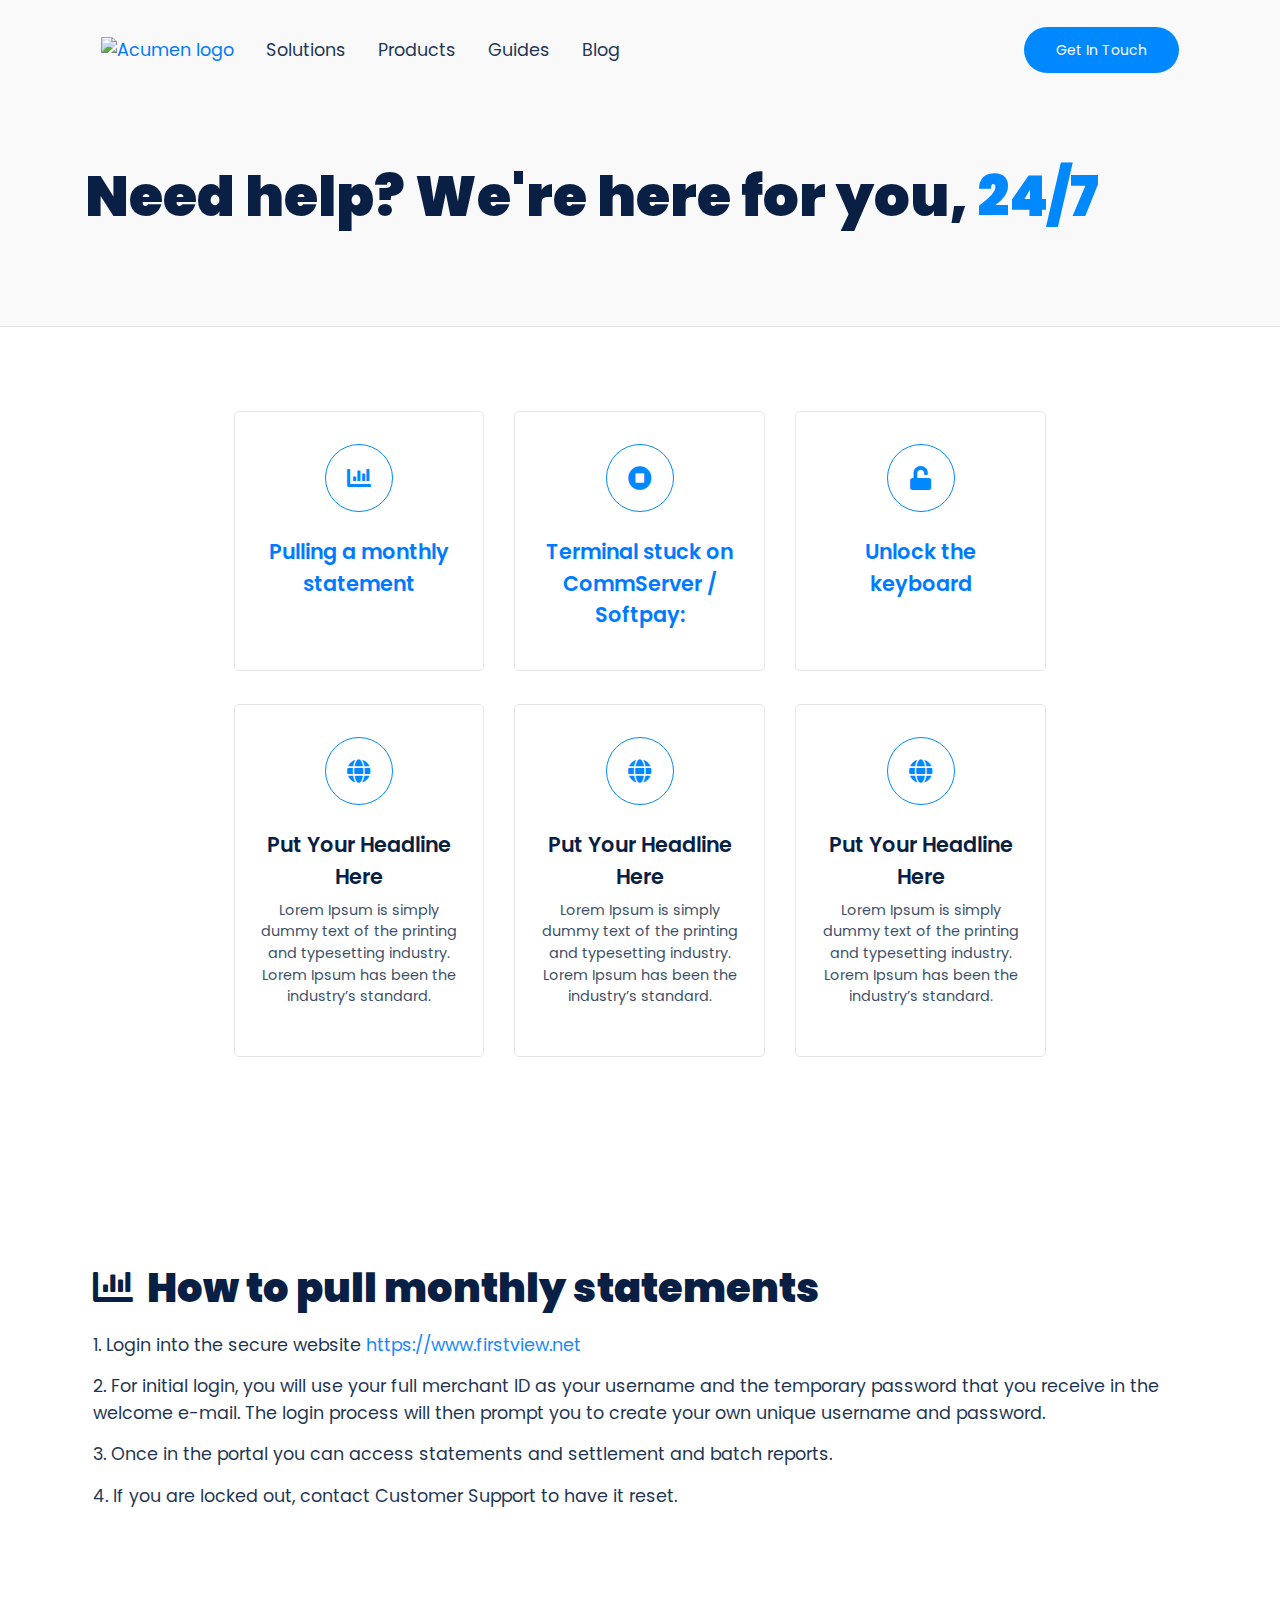
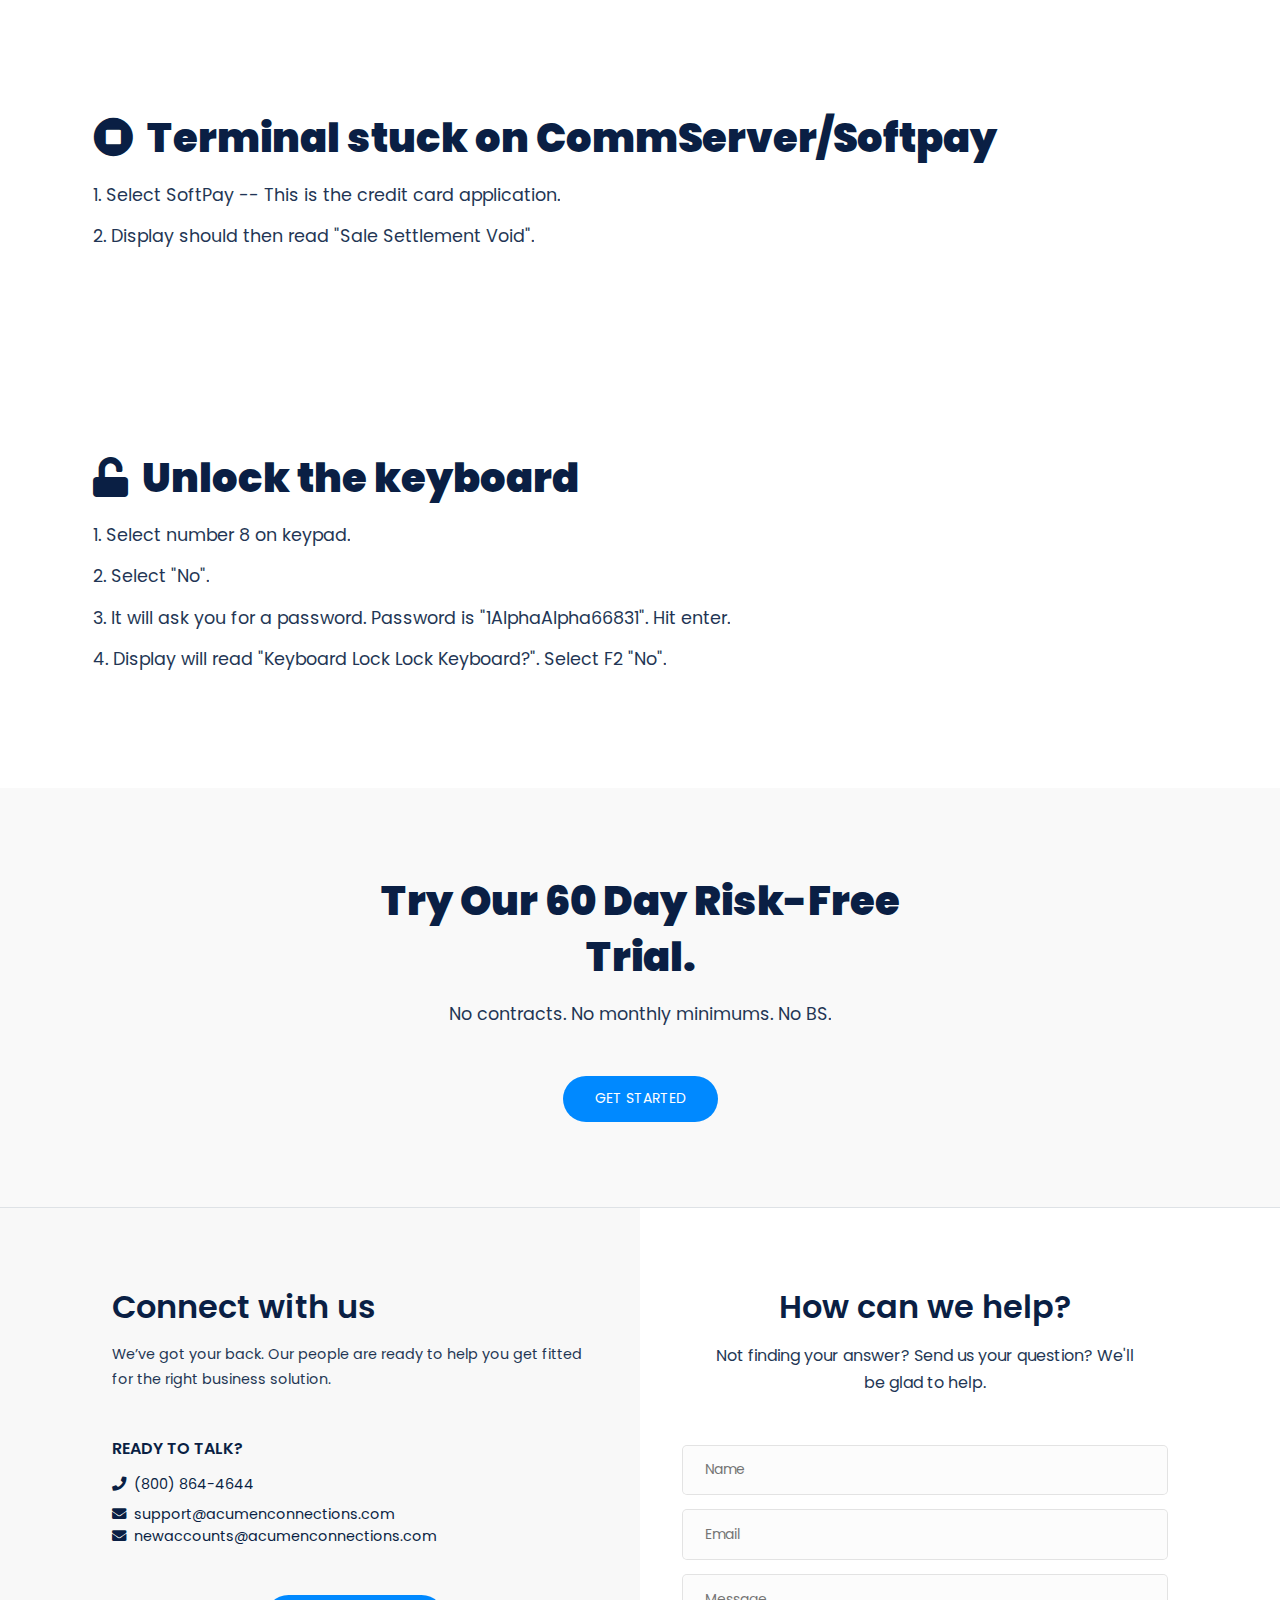
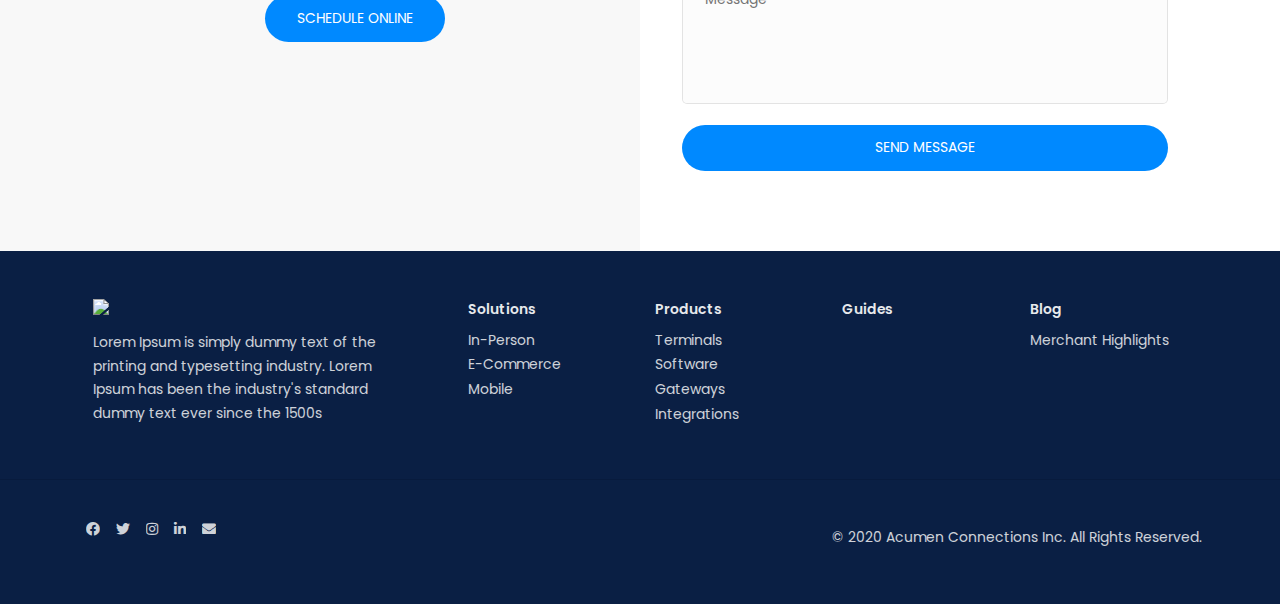
==== commit 4d56460d: "Update guides.html" ====
--- a/pages/guides.html
+++ b/pages/guides.html
@@ -35,7 +35,7 @@
       <nav class="hero-nav container px-0 mx-auto">
         <ul class="nav w-100 list-unstyled align-items-center p-0">
           <li class="hero-nav__item">
-            <img class="hero-nav__logo" src="./media/logo.svg" alt="Acumen logo">
+            <a href="https://distracted-murdock-4f3c17.netlify.app/index.html"><img class="hero-nav__logo" src="" alt="Acumen logo"></a>
           </li>
           <li id="hero-menu" class="flex-grow-1 hero__nav-list hero__nav-list--mobile-menu ft-menu">
             <ul
@@ -47,24 +47,24 @@
                   </li>
                 -->
               <li class="hero-nav__item dropdown">
-                <a href="file:///Users/shaylanguyen/OneDrive%20-%20NetPayAdvance/FrontEndor/Updated/Pages/solutions.html" class="hero-nav__link">Solutions</a>
+                <a href="/pages/solutions.html" class="hero-nav__link">Solutions</a>
                 <div class="dropdown-content">
-                  <a href="file:///Users/shaylanguyen/OneDrive%20-%20NetPayAdvance/FrontEndor/Updated/Pages/solutions.html#inperson">In-Person</a>
-                  <a href="file:///Users/shaylanguyen/OneDrive%20-%20NetPayAdvance/FrontEndor/Updated/Pages/solutions.html#ecommerce">E-Commerce</a>
-                  <a href="file:///Users/shaylanguyen/OneDrive%20-%20NetPayAdvance/FrontEndor/Updated/Pages/solutions.html#mobile">Mobile</a>
+                  <a href="/pages/solutions.html#inperson">In-Person</a>
+                  <a href="/pages/solutions.html#ecommerce">E-Commerce</a>
+                  <a href="/pages/solutions.html#mobile">Mobile</a>
                 </div>
               </li>
               <li class="hero-nav__item dropdown">
-                <a href="file:///Users/shaylanguyen/OneDrive%20-%20NetPayAdvance/FrontEndor/Updated/Pages/products.html" class="hero-nav__link">Products</a>
+                <a href="/pages/products.html" class="hero-nav__link">Products</a>
                 <div class="dropdown-content">
-                  <a href="file:///Users/shaylanguyen/OneDrive%20-%20NetPayAdvance/FrontEndor/Updated/Pages/products.html#terminals">Terminals</a>
-                  <a href="file:///Users/shaylanguyen/OneDrive%20-%20NetPayAdvance/FrontEndor/Updated/Pages/products.html#software">Software</a>
-                  <a href="file:///Users/shaylanguyen/OneDrive%20-%20NetPayAdvance/FrontEndor/Updated/Pages/products.html#gateways">Gateways</a>
-                  <a href="file:///Users/shaylanguyen/OneDrive%20-%20NetPayAdvance/FrontEndor/Updated/Pages/products.html#integrations">Integrations</a>
+                  <a href="/pages/products.html#terminals">Terminals</a>
+                  <a href="/pages/products.html#software">Software</a>
+                  <a href="/pages/products.html#gateways">Gateways</a>
+                  <a href="/pages/products.html#integrations">Integrations</a>
                 </div>
               </li>
               <li class="hero-nav__item">
-                <a href="file:///Users/shaylanguyen/OneDrive%20-%20NetPayAdvance/FrontEndor/Updated/Pages/guides.html" class="hero-nav__link">Guides</a>
+                <a href="/pages/guides.html" class="hero-nav__link">Guides</a>
               </li>
               <li class="hero-nav__item">
                 <a href="#projects" class="hero-nav__link">Blog</a>
@@ -290,42 +290,42 @@
         <div class="col-6 col-md-3 col-lg-2 mb-sm-4 mb-lg-0">
           <ul class="block-41__links-list list-unstyled p-0">
             <li class="block-41__li-heading">
-              <a href="file:///Users/shaylanguyen/OneDrive%20-%20NetPayAdvance/FrontEndor/Updated/Pages/solutions.html" style="text-decoration: none; color: white;">Solutions</a>
-            </li>
-            <li class="block-41__li">
-              <a href="file:///Users/shaylanguyen/OneDrive%20-%20NetPayAdvance/FrontEndor/Updated/Pages/solutions.html#inperson" class="block-41__li-link">In-Person</a>
-            </li>
-            <li class="block-41__li">
-              <a href="file:///Users/shaylanguyen/OneDrive%20-%20NetPayAdvance/FrontEndor/Updated/Pages/solutions.html#ecommerce" class="block-41__li-link">E-Commerce</a>
-            </li>
-            <li class="block-41__li">
-              <a href="file:///Users/shaylanguyen/OneDrive%20-%20NetPayAdvance/FrontEndor/Updated/Pages/solutions.html#mobile" class="block-41__li-link">Mobile</a>
+              <a href="/pages/solutions.html" style="text-decoration: none; color: white;">Solutions</a>
+            </li>
+            <li class="block-41__li">
+              <a href="/pages/solutions.html#inperson" class="block-41__li-link">In-Person</a>
+            </li>
+            <li class="block-41__li">
+              <a href="/pages/solutions.html#ecommerce" class="block-41__li-link">E-Commerce</a>
+            </li>
+            <li class="block-41__li">
+              <a href="/pages/solutions.html#mobile" class="block-41__li-link">Mobile</a>
             </li>
           </ul>
         </div>
         <div class="col-6 col-md-3 col-lg-2 mb-sm-4 mb-lg-0">
           <ul class="block-41__links-list list-unstyled p-0">
             <li class="block-41__li-heading">
-              <a href="file:///Users/shaylanguyen/OneDrive%20-%20NetPayAdvance/FrontEndor/Updated/Pages/products.html" style="text-decoration: none; color: white;">Products</a>
-            </li>
-            <li class="block-41__li">
-              <a href="file:///Users/shaylanguyen/OneDrive%20-%20NetPayAdvance/FrontEndor/Updated/Pages/products.html#terminals" class="block-41__li-link">Terminals</a>
-            </li>
-            <li class="block-41__li">
-              <a href="file:///Users/shaylanguyen/OneDrive%20-%20NetPayAdvance/FrontEndor/Updated/Pages/products.html#software" class="block-41__li-link">Software</a>
-            </li>
-            <li class="block-41__li">
-              <a href="file:///Users/shaylanguyen/OneDrive%20-%20NetPayAdvance/FrontEndor/Updated/Pages/products.html#gateways" class="block-41__li-link">Gateways</a>
-            </li>
-            <li class="block-41__li">
-              <a href="file:///Users/shaylanguyen/OneDrive%20-%20NetPayAdvance/FrontEndor/Updated/Pages/products.html#integrations" class="block-41__li-link">Integrations</a>
+              <a href="/pages/products.html" style="text-decoration: none; color: white;">Products</a>
+            </li>
+            <li class="block-41__li">
+              <a href="/pages/products.html#terminals" class="block-41__li-link">Terminals</a>
+            </li>
+            <li class="block-41__li">
+              <a href="/pages/products.html#software" class="block-41__li-link">Software</a>
+            </li>
+            <li class="block-41__li">
+              <a href="/pages/products.html#gateways" class="block-41__li-link">Gateways</a>
+            </li>
+            <li class="block-41__li">
+              <a href="/pages/products.html#integrations" class="block-41__li-link">Integrations</a>
             </li>
           </ul>
         </div>
         <div class="col-6 col-md-3 col-lg-2 mb-sm-4 mb-lg-0">
           <ul class="block-41__links-list list-unstyled p-0">
             <li class="block-41__li-heading">
-              <a href="file:///Users/shaylanguyen/OneDrive%20-%20NetPayAdvance/FrontEndor/Updated/Pages/guides.html" style="text-decoration: none; color: white;">Guides</a>
+              <a href="/pages/guides.html" style="text-decoration: none; color: white;">Guides</a>
             </li>
           </ul>
         </div>
@@ -335,7 +335,7 @@
               Blog
             </li>
             <li class="block-41__li">
-              <a href="#!" class="block-41__li-link">Merchant Highlights</a>
+              <a href="/pages/merchant.html" class="block-41__li-link">Merchant Highlights</a>
             </li>
           </ul>
         </div>
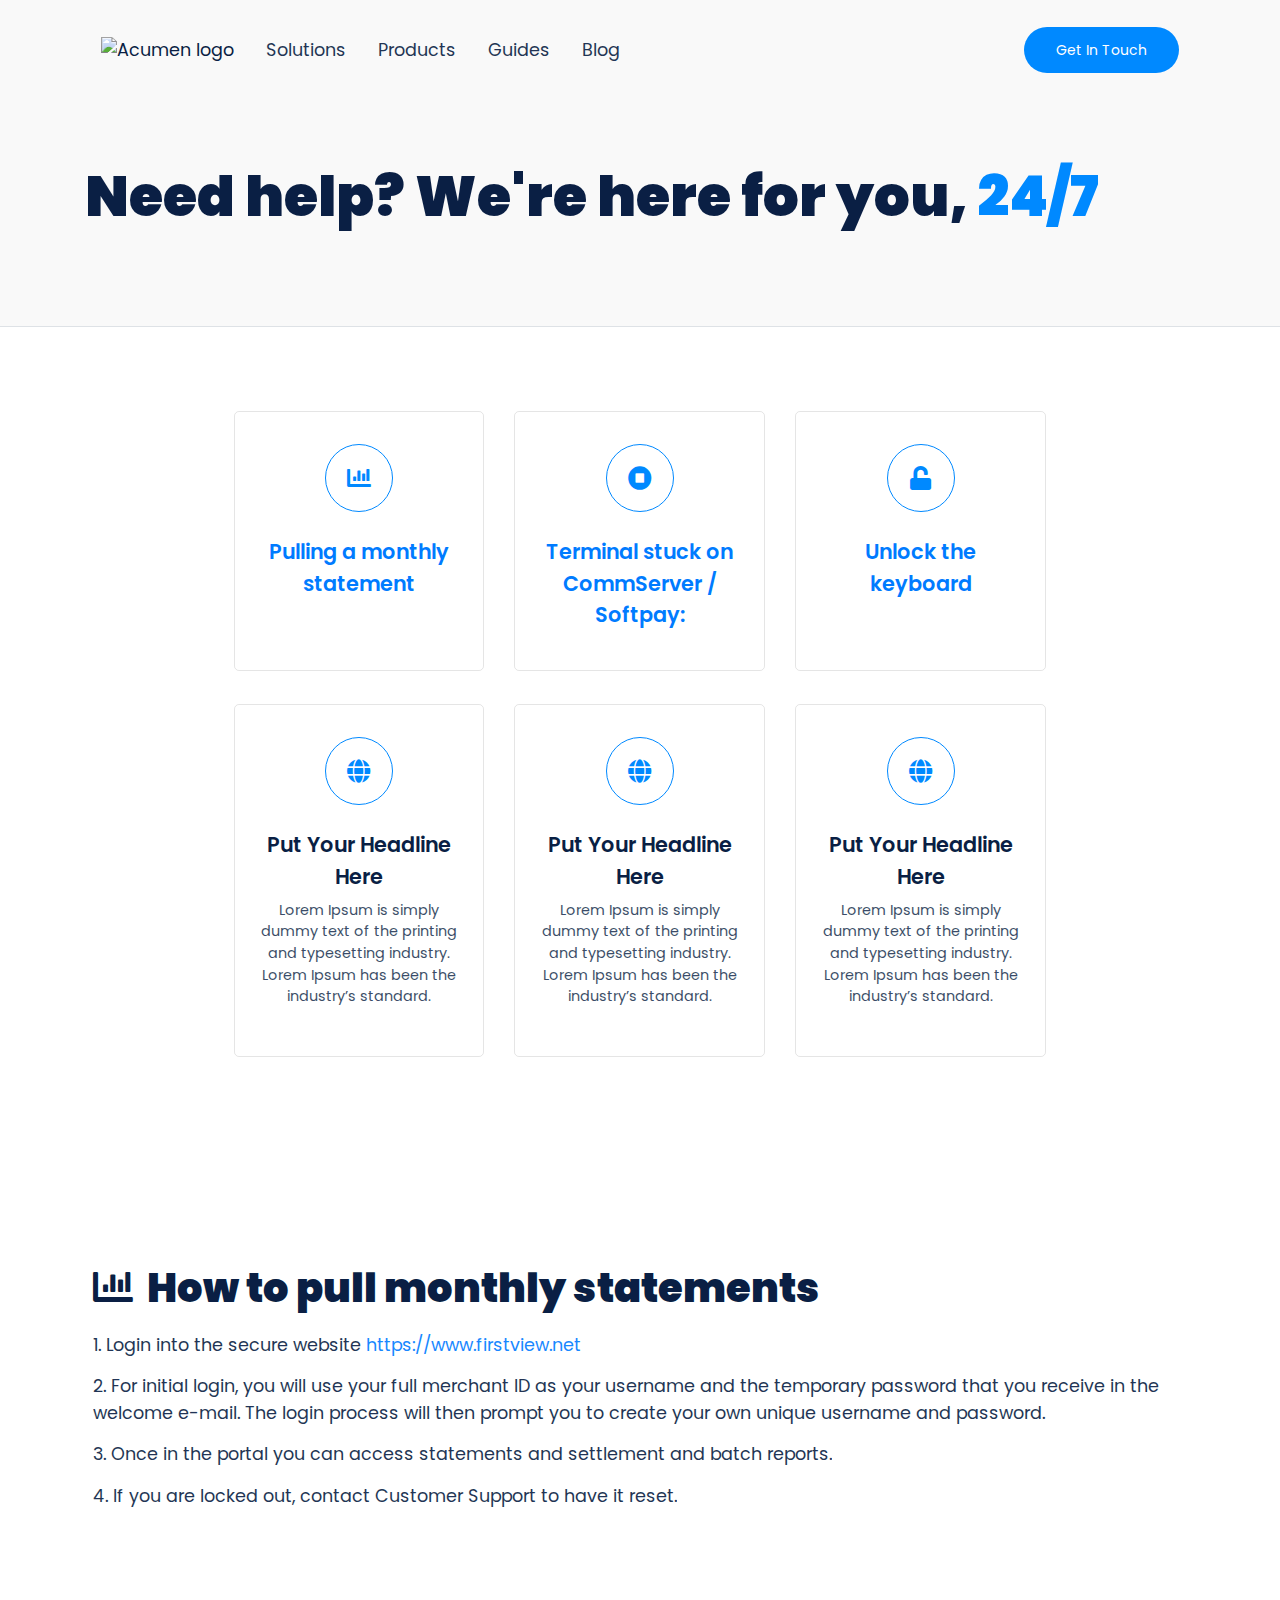
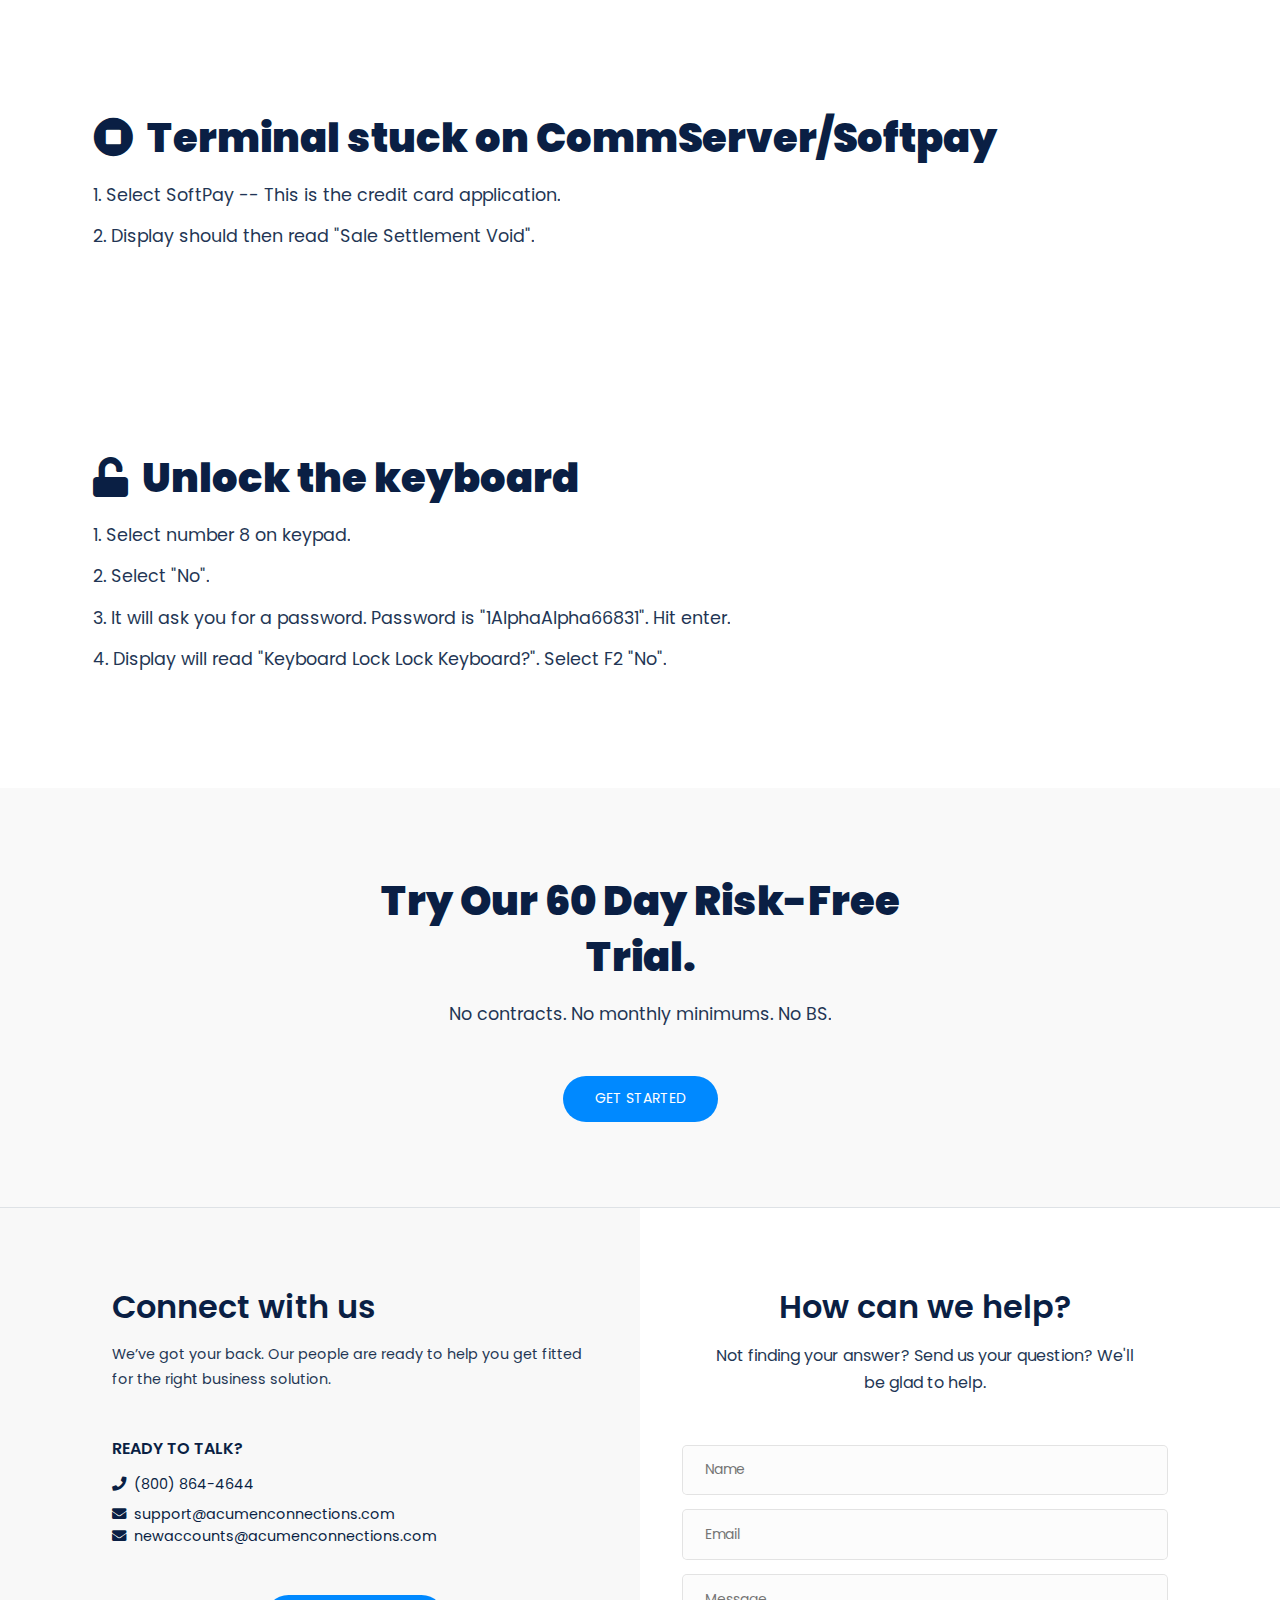
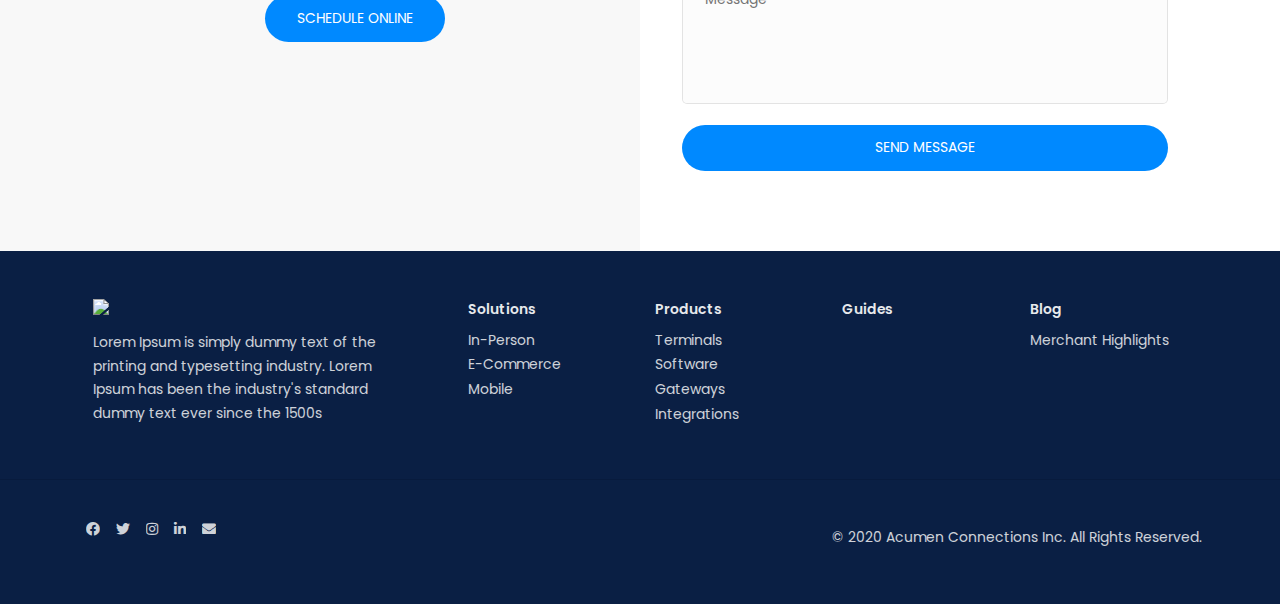
==== commit d700ca6a: "update" ====
--- a/pages/guides.html
+++ b/pages/guides.html
@@ -35,7 +35,7 @@
       <nav class="hero-nav container px-0 mx-auto">
         <ul class="nav w-100 list-unstyled align-items-center p-0">
           <li class="hero-nav__item">
-            <a href="https://distracted-murdock-4f3c17.netlify.app/index.html"><img class="hero-nav__logo" src="" alt="Acumen logo"></a>
+            <img class="hero-nav__logo" src="./media/logo.svg" alt="Acumen logo">
           </li>
           <li id="hero-menu" class="flex-grow-1 hero__nav-list hero__nav-list--mobile-menu ft-menu">
             <ul
@@ -47,24 +47,24 @@
                   </li>
                 -->
               <li class="hero-nav__item dropdown">
-                <a href="/pages/solutions.html" class="hero-nav__link">Solutions</a>
+                <a href="file:///Users/shaylanguyen/OneDrive%20-%20NetPayAdvance/FrontEndor/Updated/Pages/solutions.html" class="hero-nav__link">Solutions</a>
                 <div class="dropdown-content">
-                  <a href="/pages/solutions.html#inperson">In-Person</a>
-                  <a href="/pages/solutions.html#ecommerce">E-Commerce</a>
-                  <a href="/pages/solutions.html#mobile">Mobile</a>
+                  <a href="file:///Users/shaylanguyen/OneDrive%20-%20NetPayAdvance/FrontEndor/Updated/Pages/solutions.html#inperson">In-Person</a>
+                  <a href="file:///Users/shaylanguyen/OneDrive%20-%20NetPayAdvance/FrontEndor/Updated/Pages/solutions.html#ecommerce">E-Commerce</a>
+                  <a href="file:///Users/shaylanguyen/OneDrive%20-%20NetPayAdvance/FrontEndor/Updated/Pages/solutions.html#mobile">Mobile</a>
                 </div>
               </li>
               <li class="hero-nav__item dropdown">
-                <a href="/pages/products.html" class="hero-nav__link">Products</a>
+                <a href="file:///Users/shaylanguyen/OneDrive%20-%20NetPayAdvance/FrontEndor/Updated/Pages/products.html" class="hero-nav__link">Products</a>
                 <div class="dropdown-content">
-                  <a href="/pages/products.html#terminals">Terminals</a>
-                  <a href="/pages/products.html#software">Software</a>
-                  <a href="/pages/products.html#gateways">Gateways</a>
-                  <a href="/pages/products.html#integrations">Integrations</a>
+                  <a href="file:///Users/shaylanguyen/OneDrive%20-%20NetPayAdvance/FrontEndor/Updated/Pages/products.html#terminals">Terminals</a>
+                  <a href="file:///Users/shaylanguyen/OneDrive%20-%20NetPayAdvance/FrontEndor/Updated/Pages/products.html#software">Software</a>
+                  <a href="file:///Users/shaylanguyen/OneDrive%20-%20NetPayAdvance/FrontEndor/Updated/Pages/products.html#gateways">Gateways</a>
+                  <a href="file:///Users/shaylanguyen/OneDrive%20-%20NetPayAdvance/FrontEndor/Updated/Pages/products.html#integrations">Integrations</a>
                 </div>
               </li>
               <li class="hero-nav__item">
-                <a href="/pages/guides.html" class="hero-nav__link">Guides</a>
+                <a href="file:///Users/shaylanguyen/OneDrive%20-%20NetPayAdvance/FrontEndor/Updated/Pages/guides.html" class="hero-nav__link">Guides</a>
               </li>
               <li class="hero-nav__item">
                 <a href="#projects" class="hero-nav__link">Blog</a>
@@ -290,42 +290,42 @@
         <div class="col-6 col-md-3 col-lg-2 mb-sm-4 mb-lg-0">
           <ul class="block-41__links-list list-unstyled p-0">
             <li class="block-41__li-heading">
-              <a href="/pages/solutions.html" style="text-decoration: none; color: white;">Solutions</a>
-            </li>
-            <li class="block-41__li">
-              <a href="/pages/solutions.html#inperson" class="block-41__li-link">In-Person</a>
-            </li>
-            <li class="block-41__li">
-              <a href="/pages/solutions.html#ecommerce" class="block-41__li-link">E-Commerce</a>
-            </li>
-            <li class="block-41__li">
-              <a href="/pages/solutions.html#mobile" class="block-41__li-link">Mobile</a>
+              <a href="file:///Users/shaylanguyen/OneDrive%20-%20NetPayAdvance/FrontEndor/Updated/Pages/solutions.html" style="text-decoration: none; color: white;">Solutions</a>
+            </li>
+            <li class="block-41__li">
+              <a href="file:///Users/shaylanguyen/OneDrive%20-%20NetPayAdvance/FrontEndor/Updated/Pages/solutions.html#inperson" class="block-41__li-link">In-Person</a>
+            </li>
+            <li class="block-41__li">
+              <a href="file:///Users/shaylanguyen/OneDrive%20-%20NetPayAdvance/FrontEndor/Updated/Pages/solutions.html#ecommerce" class="block-41__li-link">E-Commerce</a>
+            </li>
+            <li class="block-41__li">
+              <a href="file:///Users/shaylanguyen/OneDrive%20-%20NetPayAdvance/FrontEndor/Updated/Pages/solutions.html#mobile" class="block-41__li-link">Mobile</a>
             </li>
           </ul>
         </div>
         <div class="col-6 col-md-3 col-lg-2 mb-sm-4 mb-lg-0">
           <ul class="block-41__links-list list-unstyled p-0">
             <li class="block-41__li-heading">
-              <a href="/pages/products.html" style="text-decoration: none; color: white;">Products</a>
-            </li>
-            <li class="block-41__li">
-              <a href="/pages/products.html#terminals" class="block-41__li-link">Terminals</a>
-            </li>
-            <li class="block-41__li">
-              <a href="/pages/products.html#software" class="block-41__li-link">Software</a>
-            </li>
-            <li class="block-41__li">
-              <a href="/pages/products.html#gateways" class="block-41__li-link">Gateways</a>
-            </li>
-            <li class="block-41__li">
-              <a href="/pages/products.html#integrations" class="block-41__li-link">Integrations</a>
+              <a href="file:///Users/shaylanguyen/OneDrive%20-%20NetPayAdvance/FrontEndor/Updated/Pages/products.html" style="text-decoration: none; color: white;">Products</a>
+            </li>
+            <li class="block-41__li">
+              <a href="file:///Users/shaylanguyen/OneDrive%20-%20NetPayAdvance/FrontEndor/Updated/Pages/products.html#terminals" class="block-41__li-link">Terminals</a>
+            </li>
+            <li class="block-41__li">
+              <a href="file:///Users/shaylanguyen/OneDrive%20-%20NetPayAdvance/FrontEndor/Updated/Pages/products.html#software" class="block-41__li-link">Software</a>
+            </li>
+            <li class="block-41__li">
+              <a href="file:///Users/shaylanguyen/OneDrive%20-%20NetPayAdvance/FrontEndor/Updated/Pages/products.html#gateways" class="block-41__li-link">Gateways</a>
+            </li>
+            <li class="block-41__li">
+              <a href="file:///Users/shaylanguyen/OneDrive%20-%20NetPayAdvance/FrontEndor/Updated/Pages/products.html#integrations" class="block-41__li-link">Integrations</a>
             </li>
           </ul>
         </div>
         <div class="col-6 col-md-3 col-lg-2 mb-sm-4 mb-lg-0">
           <ul class="block-41__links-list list-unstyled p-0">
             <li class="block-41__li-heading">
-              <a href="/pages/guides.html" style="text-decoration: none; color: white;">Guides</a>
+              <a href="file:///Users/shaylanguyen/OneDrive%20-%20NetPayAdvance/FrontEndor/Updated/Pages/guides.html" style="text-decoration: none; color: white;">Guides</a>
             </li>
           </ul>
         </div>
@@ -335,7 +335,7 @@
               Blog
             </li>
             <li class="block-41__li">
-              <a href="/pages/merchant.html" class="block-41__li-link">Merchant Highlights</a>
+              <a href="#!" class="block-41__li-link">Merchant Highlights</a>
             </li>
           </ul>
         </div>
